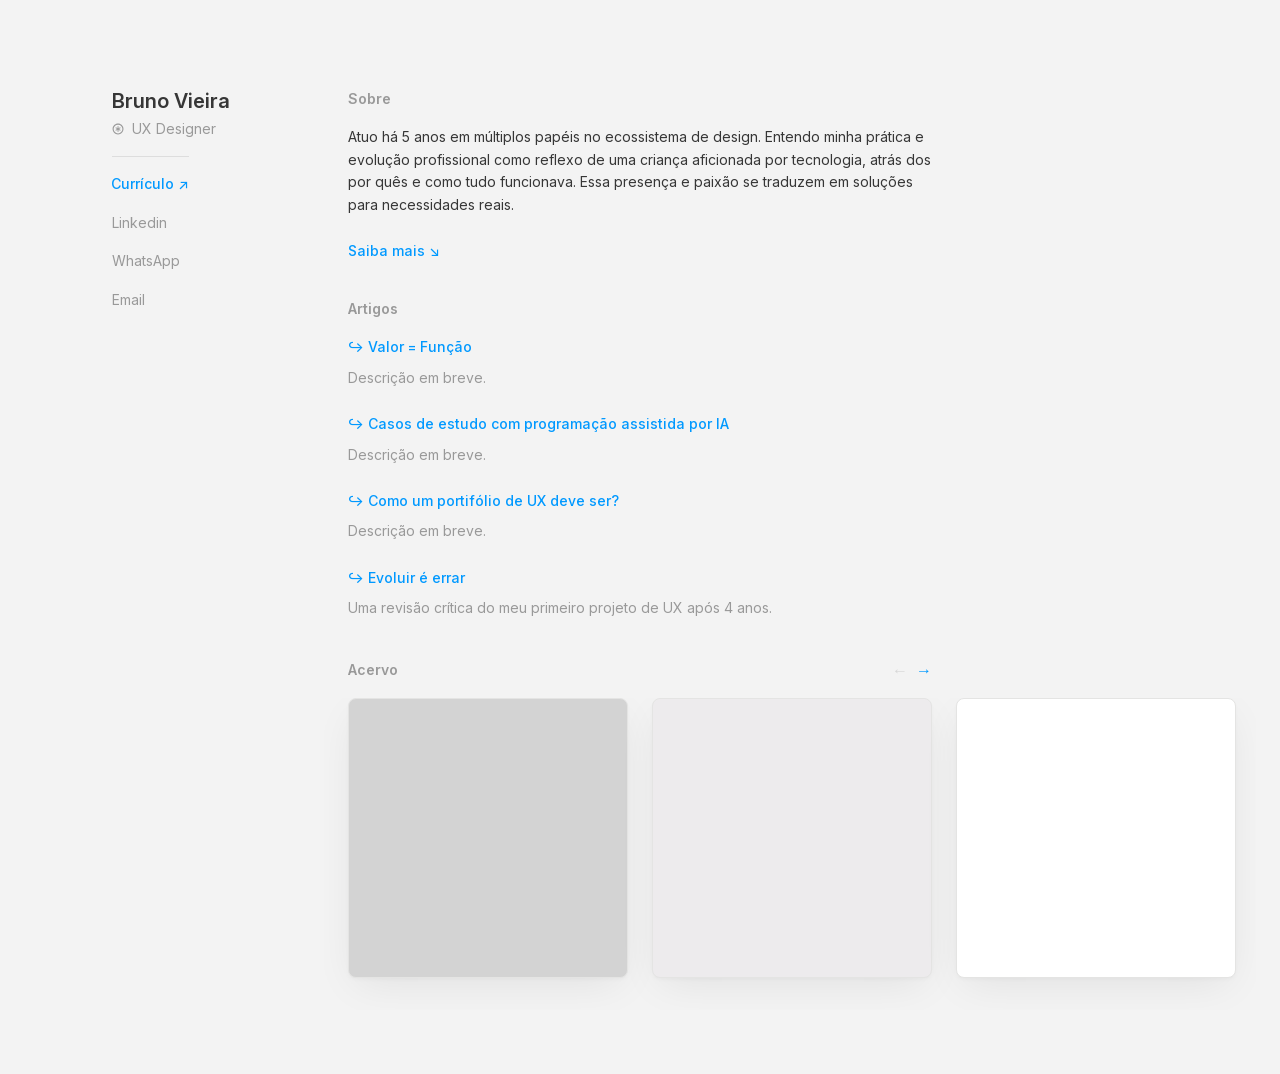
==== index.html @ a128f1c2 "Miniatura de preview ao pairar mouse nos artigos do index - Componente novo (.article-preview + js/a" ====
<!doctype html>
<html lang="pt-BR">
<head>
  <meta charset="UTF-8">
  <meta name="viewport" content="width=device-width, initial-scale=1.0">
  <title>Bruno Vieira — UX Designer</title>
  <link rel="icon" href="favicon.svg" type="image/svg+xml">
  <link rel="stylesheet" href="fonts/inter/inter.css">
  <link rel="stylesheet" href="css/reset.css">
  <link rel="stylesheet" href="css/tokens.css">
  <link rel="stylesheet" href="css/layout.css">
  <link rel="stylesheet" href="css/style.css">
</head>
<body>
  <aside class="aside-menu">
    <div class="aside-profile">
      <h1>Bruno Vieira</h1>
      <span class="role"><svg class="aside-brand-mark" viewBox="0 0 502 502" fill="currentColor" aria-hidden="true"><path d="M251.2 477.416C125.8 477.416 24.4919 376.108 24.4919 250.708C24.4919 125.308 125.8 24 251.2 24C376.6 24 477.908 125.308 477.908 250.708C477.908 376.108 375.364 477.416 251.2 477.416ZM251.2 432.939C351.89 432.939 433.431 351.398 433.431 250.708C433.431 150.018 351.89 68.4768 251.2 68.4768C150.509 68.4768 68.9687 150.018 68.9687 250.708C68.9687 351.398 150.509 432.939 251.2 432.939ZM228.962 364.371L232.05 283.448L164.1 326.689L141.861 288.39L212.901 250.708L141.861 213.026L164.1 174.727L232.05 217.968L228.962 137.045H273.438L270.35 217.968L338.3 174.727L360.539 213.026L289.499 250.708L360.539 288.39L338.3 326.689L270.35 283.448L273.438 364.371H228.962Z"/></svg>UX Designer</span>
    </div>
    <ul>
      <li><a class="cv-link" href="curriculum.html">Currículo ↗</a></li>
      <li><a href="https://www.linkedin.com/in/brvnovn/" target="_blank" rel="noopener">Linkedin</a></li>
      <li><a href="https://wa.me/55017981207066" target="_blank" rel="noopener">WhatsApp</a></li>
      <li><a href="mailto:uxbrunov@gmail.com">Email</a></li>
    </ul>
  </aside>

  <main class="main">
    <section>
      <span class="section-label">Sobre</span>
      <div class="bio">
        <p>Atuo há 5 anos em múltiplos papéis no ecossistema de design. Entendo minha prática e evolução profissional como reflexo de uma criança aficionada por tecnologia, atrás dos por quês e como tudo funcionava. Essa presença e paixão se traduzem em soluções para necessidades reais.</p>
        <div class="reveal reveal--text">
          <span class="reveal__toggle-wrap">
            <button type="button" class="reveal__toggle">Saiba mais ↘</button>
          </span>
          <div class="reveal__more">
            <div class="reveal__inner">
              <p>Durante minha formação, me identifiquei com matérias e projetos das áreas de interfaces e experiência e, por consequência, acumulo projetos pessoais e colaborativos que registram minha evolução. Em paralelo, completei cursos e materiais que me nortearam a respeito de ferramentas do mercado, metodologias e processos.</p>
              <p>Parte do que está materializado nesse site é fruto de um processo de exploração que venho desenvolvendo no último semestre, integrando processos e ferramentas de programação assistidos por IA (trabalho em detalhes o tópico <a href="artigo-casos-estudo-ia.html">nesse artigo</a>). Diante do cenário de transformação que nos encontramos, vejo a necessidade constante de me atualizar e trabalhar as novas possibilidades que essa tecnologia permite ao processo de design. O grande diferencial fica na criticidade e orientação do processo, considerando que nunca foi tão fácil programar e executar código.</p>
            </div>
          </div>
        </div>
      </div>
    </section>

    <section class="section-articles">
      <span class="section-label">Artigos</span>
      <!-- TODO: as descrições abaixo são provisórias, definir junto com o texto de cada artigo -->
      <div class="article-preview" aria-hidden="true">
        <iframe class="article-preview__frame" tabindex="-1"></iframe>
      </div>
      <div class="featured-link">
        <div class="featured-link__body">
          <a href="artigo-valor-funcao.html">↪ Valor = Função</a>
          <p class="subtitle">Descrição em breve.</p>
        </div>
      </div>
      <div class="featured-link">
        <div class="featured-link__body">
          <a href="artigo-casos-estudo-ia.html">↪ Casos de estudo com programação assistida por IA</a>
          <p class="subtitle">Descrição em breve.</p>
        </div>
      </div>
      <div class="featured-link">
        <div class="featured-link__body">
          <a href="artigo-portfolio-ux.html">↪ Como um portifólio de UX deve ser?</a>
          <p class="subtitle">Descrição em breve.</p>
        </div>
      </div>
      <div class="featured-link">
        <div class="featured-link__body">
          <a href="artigo-evoluir-e-errar.html">↪ Evoluir é errar</a>
          <p class="subtitle">Uma revisão crítica do meu primeiro projeto de UX após 4 anos.</p>
        </div>
      </div>
    </section>

    <section>
      <div class="section-header">
        <span class="section-label">Acervo</span>
        <div class="carousel-nav">
          <button type="button" class="carousel-nav__btn" data-carousel-target="acervo-carousel" data-direction="-1" aria-label="Projetos anteriores">←</button>
          <button type="button" class="carousel-nav__btn" data-carousel-target="acervo-carousel" data-direction="1" aria-label="Próximos projetos">→</button>
        </div>
      </div>
      <div class="gallery-grid" id="acervo-carousel">
        <div class="card" data-project="3">
          <button type="button" class="card-trigger" aria-label="Abrir Flor do Caribe Cancún - Landing Page">
            <video class="card-cover" src="img/acervo/projeto-3.mp4" autoplay muted loop playsinline></video>
          </button>
          <div class="card-content" hidden>
            <div class="card-content__media">
              <video class="card-content__player" src="videos/fdc_lp.mp4" preload="none" controls muted playsinline></video>
            </div>
            <div class="card-content__info">
              <div class="card-content__header">
                <div class="card-content__heading">
                  <h3 class="card-content__title">Flor do Caribe Cancún - Landing Page</h3>
                  <span class="card-content__year">2026</span>
                </div>
                <button type="button" class="card-content__close" aria-label="Fechar">✕</button>
              </div>
              <p class="card-content__description">Landing page estratégica desenvolvida para a proliferação de leads de uma empresa de turismo e assessoria brasileira. O site teve como proposta servir como um agregador das principais informações e serviços da marca e direcionar o possível cliente ao atendimento de forma mais assertiva.</p>
              <a class="card-content__link" href="https://flordocaribecancun.com.br" target="_blank" rel="noopener">Visite agora ↗</a>
            </div>
          </div>
        </div>
        <div class="card" data-project="1">
          <button type="button" class="card-trigger" aria-label="Abrir LogIA - Ensino Personalizado">
            <video class="card-cover" src="img/acervo/projeto-1.mp4" autoplay muted loop playsinline></video>
          </button>
          <div class="card-content" hidden>
            <div class="card-content__media">
              <video class="card-content__player" src="videos/logia.mp4" preload="none" controls muted playsinline></video>
            </div>
            <div class="card-content__info">
              <div class="card-content__header">
                <div class="card-content__heading">
                  <h3 class="card-content__title">LogIA - Ensino Personalizado</h3>
                  <span class="card-content__year">2023</span>
                </div>
                <button type="button" class="card-content__close" aria-label="Fechar">✕</button>
              </div>
              <p class="card-content__description">Proposta de experiência e interface para uma aplicação de ensino personalizado de matemática auxiliada por inteligência artificial.</p>
              <p class="card-content__description">Datada de um momento pré modelos LLMs, o projeto tinha como intenção especular funções para a customização e assistência a diferentes formas de aprendizado, por meio de uma interface educacional que se moldava às necessidades do aluno (abordagens visuais, descritivas ou gamificadas de ensino).</p>
              <p class="card-content__description">Projeto de Conclusão de Curso do Bacharel em Design Gráfico (UFG).</p>
              <a class="card-content__link" href="https://repositorio.bc.ufg.br/items/5d11560e-2910-4a99-898c-4fdaaf554609" target="_blank" rel="noopener">Saiba mais ↗</a>
            </div>
          </div>
        </div>
        <div class="card" data-project="2">
          <button type="button" class="card-trigger" aria-label="Abrir Função Pix - Caixa">
            <video class="card-cover" src="img/acervo/projeto-2.mp4" autoplay muted loop playsinline></video>
          </button>
          <div class="card-content" hidden>
            <div class="card-content__media">
              <video class="card-content__player" src="videos/pix_caixa.mp4" preload="none" controls muted playsinline></video>
            </div>
            <div class="card-content__info">
              <div class="card-content__header">
                <div class="card-content__heading">
                  <h3 class="card-content__title">Função Pix - Caixa</h3>
                  <span class="card-content__year">2021</span>
                </div>
                <button type="button" class="card-content__close" aria-label="Fechar">✕</button>
              </div>
              <p class="card-content__description">Case desenvolvido em 2021 com a finalidade de repensar o fluxo de interação da função PIX, até então novidade como opção para pagamentos no Brasil. O foco da proposta era tornar o processo mais claro e intuitivo ao usuário da CAIXA Econômica Federal, principalmente mais velhos.</p>
              <p class="card-content__description">Projeto para a matéria de Experiência do Usuário do curso de D. Gráfico (UFG).</p>
              <a class="card-content__link" href="artigo-evoluir-e-errar.html">Leia minha revisão do projeto ↗</a>
            </div>
          </div>
        </div>
      </div>
    </section>
  </main>

  <script src="js/acervo.js" defer></script>
  <script src="js/copiar-email.js" defer></script>
  <script src="js/reveal.js" defer></script>
  <script src="js/article-preview.js" defer></script>
</body>
</html>
---- fonts/inter/inter.css ----
/*
Inter — build oficial (rsms.me/inter), nao a versao empacotada pelo Google Fonts.
Apenas o variable font e usado (cobre pesos 100-900 num unico arquivo).
*/
@font-face {
  font-family: InterVariable;
  font-style: normal;
  font-weight: 100 900;
  font-display: swap;
  src: url("InterVariable.woff2") format("woff2");
}
@font-face {
  font-family: InterVariable;
  font-style: italic;
  font-weight: 100 900;
  font-display: swap;
  src: url("InterVariable-Italic.woff2") format("woff2");
}
---- css/tokens.css ----
/*
Valores extraidos por amostragem de pixel dos exports @2x em refs/
(scripts/extract_tokens.py), nao estimados visualmente. Convertidos para @1x
(export / 2, ja que os frames do Figma sao de 1280px de largura).

Confirmado nos 3 exports (home/article/curriculum): a coluna .main comeca
em x=348px e termina em x=931.5px em TODAS as telas, sem variar — ou seja,
o "main sempre centralizado, largura fixa" do instrucoes_portifolio.md e
literal, nao aproximado.
*/
:root {
  /* cores (RGB exatos amostrados; sao provavelmente preto em varias opacidades
     sobre o fundo, mas fixamos como hex resultante) */
  /* branch teste-fundo-linha-sombra: fundo cinza amostrado da referencia
     (#f3f3f3), no lugar do quase-branco #fdfdfc. Com o fundo cinza o card
     precisa de uma cor propria de superficie para se destacar dele — dai
     --color-surface. */
  --color-bg: #f3f3f3;
  --color-surface: #ffffff;   /* superficie elevada: card do Acervo */
  --color-ink: #363636;       /* texto principal */
  --color-ink-muted: #999999;  /* texto secundario / meta */
  --color-border: #d9d9d9;    /* contorno de placeholders (galeria, imagem do artigo) */
  --color-border-soft: #e4e4e3; /* divisores mais sutis */
  --color-divider: #dddddd;   /* linha divisoria da referencia, amostrada */
  --color-link: #0099ff;
  --color-highlight: rgba(0, 153, 255, 0.5); /* --color-link a 50% — destaque sobre print, componente .analise */

  /* Sombra do card, derivada por amostragem do exemplo (scan de pixel ao
     redor do mockup): a queda de luminancia vai de ~22 niveis colada na
     base a 0 ~58px abaixo dela, e de ~15 niveis nas laterais — ou seja,
     sombra deslocada para baixo, difusa e de opacidade baixa. Dois passos:
     um curto que assenta a borda e um longo que faz o halo.
     O spread negativo existe para a sombra nao subir acima do card: uma
     sombra de blur B sobe B/2 alem da borda, entao o topo dela fica em
     (deslocamento - B/2 + spread) — os valores abaixo zeram essa conta. */
  --shadow-card: 0 2px 4px -1px rgba(0, 0, 0, 0.04),
                 0 12px 40px -8px rgba(0, 0, 0, 0.08);

  /* coluna principal — medido, identico nas 3 telas */
  --main-width: 584px;       /* 583.5px medido */
  --main-top: 88px;          /* 132px medidos, reduzidos em 1/3 a pedido; segue multiplo de 4 */

  /* aside — alinhado ao mesmo --main-top; borda esquerda fica a --aside-gap
     do lado esquerdo do .main (nao do viewport) */
  --aside-gap: 236px;

  /* nao medido com precisao de pixel (elementos vazios/placeholder no mock);
     valores razoaveis, ajustar depois se necessario */
  --gallery-gutter: 24px;
  --radius: 8px;

  /* Distancia da borda do card ate o conteudo dele (padding de .card-content). */
  --card-padding: 12px;

  /* Raio dos elementos dentro do card (video e player). Valor escolhido, nao
     derivado de --radius: a conta do raio concentrico foi abandonada. */
  --radius-inner: 4px;

  --font-body: "InterVariable", system-ui, sans-serif;

  /* Escala tipografica, ancorada no corpo de 14px.
     Cinco degraus, cada um com uma funcao — nenhum tamanho solto fora daqui.
     Os degraus acima do corpo foram mantidos onde estavam: com o corpo caindo
     de 16 para 14, o contraste dos titulos sobe sozinho (20/14 = 1,43 e
     24/14 = 1,71), que e uma hierarquia mais saudavel que a anterior.
     Obs.: 14 e o unico valor fora da escala de 4 — foi a ancora pedida. */
  --text-meta: 12px;    /* rotulos de secao, datas, bullets, badge, legenda */
  --text-body: 14px;    /* corpo, links, descricoes, labels do curriculo */
  --text-strong: 16px;  /* setas do carrossel */
  --text-title: 20px;   /* h1 do nome (home e curriculo) */
  --text-display: 24px; /* h1 do artigo */
}
---- css/layout.css ----
/*
Regra de layout (refs/instrucoes_portifolio.md):
- .main fica SEMPRE centralizado na janela, largura fixa (nao reflui).
- .aside-menu fica SEMPRE a mesma distancia horizontal de .main (nao do
  viewport) — os dois se movem juntos ao redimensionar, mas quem centraliza
  e o .main sozinho, nao o par main+aside.
- .aside-menu por padrao so existe nas subpaginas (article/curriculum); a
  branch menu-lateral-home testa levar nome+cargo, contato e o botao
  Curriculo para la tambem na home, para avaliacao.

Por isso .aside-menu e posicionado com `position: absolute`, calculado a
partir do mesmo centro (50%) que centraliza o .main, em vez de flexbox (que
centralizaria o par como grupo, o que estaria errado).
*/

body {
  position: relative;
  background: var(--color-bg);
  font-family: var(--font-body);
  color: var(--color-ink);
}

.main {
  width: var(--main-width);
  margin-inline: auto;
  padding-top: var(--main-top);
  padding-bottom: 96px;
}

/* O espaco entre secoes pertence a secao, nao a margem do ultimo filho dela
   — assim ele nao muda conforme o conteudo que fecha cada bloco. */
.main > section {
  margin-bottom: 40px;
}

.main > section:last-child {
  margin-bottom: 0;
}

.aside-menu {
  position: absolute;
  top: var(--main-top);
  left: calc(50% - (var(--main-width) / 2) - var(--aside-gap));
}

.aside-menu ul {
  display: flex;
  flex-direction: column;
  gap: 16px;
}

.aside-menu a {
  color: var(--color-ink-muted);
  white-space: nowrap;
}

.aside-menu a:hover {
  color: var(--color-ink);
}
---- css/style.css ----
/* Tipografia base */
body {
  font-size: var(--text-body);
  line-height: 1.6;
}

/* Perfil (nome + cargo) e lista de links (Inicio/Curriculo/contato) dentro
   do menu lateral, em todas as paginas. */
.aside-menu {
  display: flex;
  flex-direction: column;
  /* metade do respiro de 32px que separava o perfil da lista; a outra metade
     e o padding-top do ul, de forma que a linha entre os dois fique no meio */
  gap: 16px;
}

/* branch teste-fundo-linha-sombra: linha da referencia separando o bloco de
   perfil (nome + cargo) da lista de links. Fica no ul, e nao no perfil, para
   nao passar do link mais largo: o align-self encolhe a lista ate o conteudo
   (sem ele o ul esticaria ate a largura do aside, que e a do nome). */
.aside-menu ul {
  align-self: flex-start;
  padding-top: 16px;
  border-top: 1px solid var(--color-divider);
}

.aside-profile h1 {
  font-size: var(--text-title);
  line-height: 1.3;
  font-weight: 600;
}

/* Marca antes do cargo — mesmo simbolo do favicon, mas inline (nao <img src
   favicon.svg>): o favicon.svg tem uma regra dark-mode que o deixa branco
   quando o navegador esta no tema escuro, o que apagaria o icone aqui dentro
   da pagina (fundo sempre claro). fill: currentColor acompanha a cor do
   texto ao lado. Base de 0.75em (dentro da altura do texto) +15% a pedido =
   0.8625em. */
.aside-brand-mark {
  height: 0.8625em;
  width: auto;
}

.aside-profile .role {
  display: flex;
  align-items: center;
  gap: 8px;
  margin-top: 4px;
  font-size: var(--text-body);
  color: var(--color-ink-muted);
  font-weight: 400;
}

/* mesmo peso dos titulos da secao Artigos: os dois sao o mesmo tipo de
   chamada para outra pagina, e pesos diferentes faziam um parecer menos
   clicavel que o outro */
.aside-menu .cv-link {
  color: var(--color-link);
  font-size: var(--text-body);
  font-weight: 500;
  /* ajuste optico, ver comentario acima de a[href="index.html"] abaixo */
  margin-left: -1px;
}

/* .aside-menu a:hover escurece para --color-ink (layout.css) — o cv-link
   fica azul mesmo, ja que ele nao e um item de navegacao do menu. */
.aside-menu .cv-link:hover {
  color: var(--color-link);
}

/* Ajuste optico: o traco curvo de "↩" e o "C" (Curriculo, acima) tem menos
   tinta colada na margem esquerda que as hastes retas de L/W/E, entao os
   dois pareciam levemente deslocados para a direita apesar de comecarem no
   mesmo x — mesmo efeito de por que um "O" parece desalinhado ao lado de
   um "H". Correcao manual, nao ha regra que resolva isso sozinha. */
.aside-menu a[href="index.html"] {
  margin-left: -2px;
  /* Inicio com o mesmo peso do link Curriculo (.cv-link): os dois sao a
     mesma chamada de navegacao entre paginas. */
  color: var(--color-link);
  font-weight: 500;
}

.aside-menu a[href="index.html"]:hover {
  color: var(--color-link);
}

/* Texto do link de e-mail (ver js/copiar-email.js): o span anima
   opacidade+blur no crossfade entre "Email" e "Copiado.", igual ao gesto
   usado nos cards do acervo. is-copied fica depois de :hover para vencer o
   empate de especificidade e o azul nao ser ofuscado no hover. */
.aside-email__label {
  display: inline-block;
  transition: opacity 0.18s ease, filter 0.18s ease;
}

.aside-email__label--veiled {
  opacity: 0;
  filter: blur(4px);
}

.aside-menu a.is-copied {
  color: var(--color-link);
}

/* Bio / paragrafos corridos */
/* o espaco depois da bio agora vem da secao, nao dela */
.bio {
  display: flex;
  flex-direction: column;
  gap: 24px;
  margin-bottom: 0;
}

.bio p {
  color: var(--color-ink);
}

/* Link em destaque (home) — miniatura 4:3 a esquerda + texto */
.featured-link {
  display: flex;
  align-items: flex-start;
  gap: 16px;
}

.featured-link + .featured-link {
  margin-top: 24px;
}

.featured-link__body {
  flex: 1;
  min-width: 0;
}

/* Miniatura de preview ao pairar o mouse num artigo (tarefa 30): mesmo
   tamanho/borda/sombra do card do Acervo, mostrando o topo real da pagina
   do artigo dentro de um iframe. A secao Artigos precisa de position:relative
   para a miniatura (position:absolute) se posicionar em relacao a ela, nao
   a janela inteira. */
.section-articles {
  position: relative;
}

.article-preview {
  position: absolute;
  left: 0;
  width: 280px;
  height: 280px;
  overflow: hidden;
  border: 1px solid var(--color-border-soft);
  border-radius: var(--radius);
  box-shadow: var(--shadow-card);
  background: var(--color-bg);
  pointer-events: none;
  z-index: 1;
  opacity: 0;
  filter: blur(12px);
  transform: translateY(8px);
  transition: opacity 0.35s ease, filter 0.35s ease, transform 0.35s ease;
}

.article-preview.is-visible {
  opacity: 1;
  filter: none;
  transform: none;
}

/* iframe com viewport fixo (independente da largura real da janela de quem
   visita) — ver js/article-preview.js para o motivo do tamanho fixo e do
   CSS injetado que remove o menu lateral e trava a largura do .main. Escala
   UNIFORME (0,4 = 280/700) nos dois eixos, para o conteudo nunca esticar —
   a largura do iframe (490px = 700 x 0,7, os 30% de contracao pedidos) e
   quem recorta o respiro, nao a escala: o iframe captura uma fatia mais
   estreita da pagina (menos largura de conteudo real), a mesma escala Y
   preenche a altura inteira (sem margem no topo/base) e sobra 42px de
   margem de cada lado horizontal (280 - 490*0,4 = 196; (280-196)/2 = 42) —
   a caixa do card continua 280x280. */
.article-preview__frame {
  position: absolute;
  top: 0;
  left: 42px;
  width: 490px;
  height: 700px;
  border: 0;
  transform: scale(0.4);
  transform-origin: top left;
}

@media (prefers-reduced-motion: reduce) {
  .article-preview {
    transition: none;
  }
}

.featured-link a {
  display: block;
  color: var(--color-link);
  font-size: var(--text-body);
  font-weight: 500;
}

.featured-link .subtitle {
  margin-top: 8px;
  color: var(--color-ink-muted);
  font-size: var(--text-body);
}

/* Rotulo de secao (Galeria, Formacao, Cursos, Experiencia Profissional) —
   mesmo estilo adotado para os titulos de projeto dos cards do Acervo. */
.section-label {
  display: block;
  color: var(--color-ink-muted);
  font-size: var(--text-body);
  font-weight: 600;
  margin-bottom: 16px;
}

.section-header {
  display: flex;
  align-items: center;
  justify-content: space-between;
  margin-bottom: 16px;
}

.section-header .section-label {
  margin-bottom: 0;
}

.carousel-nav {
  display: flex;
  gap: 8px;
}

/* As setas seguem as da secao Artigos: mesmo peso 500 e mesmo azul de link.
   Aqui o azul carrega informacao — a seta so e azul quando ha rolagem
   disponivel naquele sentido (o `disabled` e ligado e desligado conforme a
   posicao do trilho, em acervo.js). Sem acao, ela volta ao cinza. */
.carousel-nav__btn {
  padding: 0;
  border: 0;
  background: none;
  color: var(--color-link);
  font-size: var(--text-strong);
  font-weight: 500;
  line-height: 1;
  cursor: pointer;
}

.carousel-nav__btn:disabled {
  color: var(--color-ink-muted);
  opacity: 0.3;
  cursor: default;
}

/* Galeria (home) — carrossel: uma unica linha, sem quebra, com scroll
   horizontal. O proprio "trilho" (viewport visivel) nao fica mais preso aos
   584px de .main — a borda esquerda continua onde .main comeca, mas a
   direita estica até quase a borda da janela (mesma logica de breakout
   usada antes para o card expandido: metade de main-width + metade da
   janela, com uma folga de seguranca). */
:root {
  /* Folga interna do trilho: o overflow do carrossel recorta tudo que passa
     das bordas, e a sombra dos cards passa. O padding abre espaco para ela e
     a margem negativa de mesmo valor devolve o trilho a posicao original, de
     forma que o alinhamento do primeiro card com .main nao muda. Nao ha folga
     em cima porque --shadow-card nao sobe acima do card. */
  --carousel-bleed-x: 24px;
  --carousel-bleed-bottom: 32px;

  /* A vitrine visivel encolhe --carousel-bleed-x para a folga da direita caber
     dentro da janela: sem isso o trilho terminaria depois da borda e a pagina
     ganharia rolagem horizontal. */
  --carousel-track: min(
    1200px,
    calc((var(--main-width) / 2) + 50vw - 24px - var(--carousel-bleed-x))
  );
}

.gallery-grid {
  display: flex;
  flex-wrap: nowrap;
  align-items: flex-start;
  gap: var(--gallery-gutter);
  overflow-x: auto;
  scroll-behavior: smooth;
  scroll-snap-type: x proximity;
  scrollbar-width: none;
  width: calc(var(--carousel-track) + var(--carousel-bleed-x) * 2);
  padding: 0 var(--carousel-bleed-x) var(--carousel-bleed-bottom);
  margin: 0 calc(-1 * var(--carousel-bleed-x))
          calc(-1 * var(--carousel-bleed-bottom));
  /* sem isso o snap gruda o card na borda do trilho, que agora fica
     --carousel-bleed-x a esquerda de onde o card deve parar */
  scroll-padding-left: var(--carousel-bleed-x);
}

.gallery-grid::-webkit-scrollbar {
  display: none;
}

/* Com um card expandido o snap atrapalha: as larguras ficam desiguais e, a
   cada mudanca de layout, o navegador puxa a rolagem de volta para o card
   vizinho, desfazendo o alinhamento a esquerda. Religar depois e seguro: o
   card alinhado ao inicio do trilho ja e exatamente um ponto de snap. */
.gallery-grid--has-expanded {
  scroll-snap-type: none;
}

.card {
  position: relative;
  flex: 0 0 280px;
  scroll-snap-align: start;
  background: var(--color-surface);
  /* mesma borda das midias do artigo (.article-figure__frame, .analise__viewer) */
  border: 1px solid var(--color-border-soft);
  border-radius: var(--radius);
  /* branch teste-fundo-linha-sombra: sombra sutil da referencia. Fica fora do
     overflow: hidden (que so recorta o conteudo), entao a capa continua
     cortada no raio e o halo aparece por fora da borda. */
  box-shadow: var(--shadow-card);
  overflow: hidden;
  /* a largura/altura reais da transicao sao setadas via JS (px explicitos)
     durante a animacao; isso so precisa existir para o transition pegar.
     Duracao/curva espelhadas em TRANSITION_MS no acervo.js — mudar juntas. */
  transition: flex-basis 0.45s cubic-bezier(0.22, 1, 0.36, 1),
              height 0.45s cubic-bezier(0.22, 1, 0.36, 1),
              transform 0.12s ease;
}

.card:not(.card--expanded) {
  aspect-ratio: 1 / 1;
}

.card--expanded {
  /* Com o texto embaixo do video, a largura do card e a largura do video.
     Ancorada em --main-width para o card alinhar com a coluna da pagina: os
     584px descontados do respiro deixam o video em 558px, praticamente o
     mesmo tamanho que ele tinha no layout lado a lado (562,9px).
     Limitado a --carousel-track (a "vitrine" visivel do carrossel) para o
     card nunca passar da tela em janelas estreitas. Nao usar 100%:
     porcentagem em flex-basis cai para o tamanho de conteudo (280px da
     capa) dentro deste container. */
  flex: 0 0 min(var(--main-width), var(--carousel-track));
}

/* Projetos 1 (LogIA) e 3 (Flor do Caribe): arte mais larga que alta
   (1280x720). Em vez de recortar as laterais (object-fit: cover), mostramos
   a largura inteira e preenchemos as sobras de cima/baixo com a mesma cor de
   fundo da arte. */
.card[data-project="1"] {
  background: #edebed;
}

.card[data-project="3"] {
  background: #d3d3d3;
}

.card[data-project="1"] .card-cover,
.card[data-project="3"] .card-cover {
  object-fit: contain;
}

/* ...mas expandidos (video + info) voltam a ser brancos, como os outros cards */
.card[data-project="1"].card--expanded,
.card[data-project="3"].card--expanded {
  background: var(--color-surface);
}

.card-trigger {
  display: block;
  width: 100%;
  height: 100%;
  padding: 0;
  border: 0;
  background: none;
  cursor: pointer;
}

.card-trigger[hidden] {
  display: none;
}

/* Cross-fade entre as duas camadas do card (a capa e o conteudo expandido).
   --overlay tira do fluxo a camada que esta saindo, para ela nao entrar na
   medicao do tamanho final do card e poder sumir por cima da que entra.
   --veiled e o estado invisivel de onde (ou para onde) as duas transicionam. */
.card-trigger,
.card-content {
  transition: opacity 0.35s ease, filter 0.35s ease, transform 0.35s ease;
}

/* sem `inset: 0` de proposito: a camada que sai tem largura/altura congeladas
   em px pelo JS, senao ela seria redimensionada junto com o card a cada frame
   e redimensionar o video a cada frame faria o colapso engasgar */
.card-layer--overlay {
  position: absolute;
  top: 0;
  left: 0;
  z-index: 1;
  pointer-events: none;
}

.card-layer--veiled {
  opacity: 0;
  filter: blur(12px);
  transform: translateY(8px);
}

/* Retorno ao clique: o elemento encolhe 3% enquanto pressionado.
   Nos links e botoes isso vem de :active — assim o feedback aparece sem
   interceptar a navegacao (ctrl+clique, botao do meio e "abrir em nova aba"
   continuam funcionando). No card, que abre por JS e nao navega, a classe
   .card--pressed garante que o encolhimento seja visto ANTES da expansao;
   ver PRESS_MS no acervo.js. */
.featured-link,
.aside-menu a,
.carousel-nav__btn {
  transition: transform 0.12s ease;
}

/* transform nao se aplica a caixa inline */
.aside-menu a {
  display: inline-block;
}

.card--pressed,
.aside-menu a:active,
.carousel-nav__btn:active {
  transform: scale(0.97);
}

/* O bloco de artigo ocupa a largura inteira da coluna (584px), quase o dobro
   do card. A 3% cada borda dele andaria 8,8px contra os 4,2px do card — mesmo
   tempo, muito mais caminho, e o movimento le como arrastado. 1,5% devolve
   um deslocamento de ~4,4px, parelho com o resto. */
.featured-link:active {
  transform: scale(0.985);
}

@media (prefers-reduced-motion: reduce) {
  .card,
  .card-trigger,
  .card-content,
  .gallery-grid,
  .featured-link,
  .aside-menu a,
  .carousel-nav__btn {
    transition: none;
    scroll-behavior: auto;
  }

  .card--pressed,
  .featured-link:active,
  .aside-menu a:active,
  .carousel-nav__btn:active {
    transform: none;
  }
}

.card-cover {
  width: 100%;
  height: 100%;
  object-fit: cover;
  display: block;
}

/* Conteudo expandido do card, no fluxo da pagina: video em cima, texto
   embaixo, em qualquer largura de tela.
   flex-start (e nao o stretch padrao) e obrigatorio na direcao cruzada; os
   dois filhos pedem width: 100% justamente por causa dele. */
.card-content {
  display: flex;
  flex-direction: column;
  align-items: flex-start;
  /* o gap separa video e texto entre si; nao entra na conta do raio
     concentrico, por isso nao acompanha o --card-padding */
  gap: 16px;
  padding: var(--card-padding);
}

.card-content[hidden] {
  display: none;
}

/* O raio precisa estar aqui tambem, e nao so no player: esta caixa e que
   pinta o fundo atras do video, e sem o overflow ela apareceria por baixo
   dos cantos do video.
   O fundo acompanha o do card em vez de ser preto: nos cantos a suavizacao
   mistura o fundo com a borda do video, e um preto ali virava um fio escuro
   visivel. */
.card-content__media {
  flex: none;
  width: 100%;
  aspect-ratio: 16 / 9;
  background: var(--color-surface);
  border-radius: var(--radius-inner);
  overflow: hidden;
}

.card-content__player {
  width: 100%;
  height: 100%;
  border: 0;
  border-radius: var(--radius-inner);
  display: block;
}

.card-content__info {
  flex: none;
  width: 100%;
  display: flex;
  flex-direction: column;
  gap: 12px;
}

/* baseline (e nao center) para o X continuar alinhado a primeira linha do
   titulo quando ele quebra em duas linhas */
.card-content__header {
  display: flex;
  align-items: baseline;
  justify-content: space-between;
  gap: 12px;
}

/* Titulo + badge do ano agrupados, para o X permanecer sozinho no canto. */
.card-content__heading {
  display: flex;
  align-items: center;
  flex-wrap: wrap;
  gap: 8px;
}

/* mesmo corpo dos titulos da secao Artigos (--text-body): os dois sao o
   titulo de um item listado na home, e o card estava um degrau acima */
.card-content__title {
  font-size: var(--text-body);
  font-weight: 600;
}

/* Badge do ano, ao lado do titulo. O raio acompanha o do card. */
.card-content__year {
  padding: 4px 8px;
  border: 1px solid var(--color-border);
  border-radius: var(--radius);
  color: var(--color-ink-muted);
  font-size: var(--text-meta);
  line-height: 1;
}

.card-content__description {
  font-size: var(--text-body);
  color: var(--color-ink-muted);
}

/* Link externo do projeto, ao fim dos textos */
.card-content__link {
  align-self: flex-start;
  color: var(--color-link);
  font-size: var(--text-body);
  font-weight: 500;
}

.card-content__close {
  padding: 0;
  border: 0;
  background: none;
  color: var(--color-ink-muted);
  font-size: var(--text-strong);
  line-height: 1;
  cursor: pointer;
}

/* =====================================================================
   Artigo
   O texto dos artigos e escrito em .md e transposto para ca, entao este
   conjunto cobre exatamente o que o Markdown produz: titulo, subtitulo,
   secao (h2), subsecao (h3), paragrafo, lista com e sem numero, imagem
   com legenda e citacao. O mapeamento md -> HTML esta em
   artigos/MODELO_ARTIGO.md; nada fora dessa lista deve aparecer nos
   artigos, para o texto novo nunca precisar de CSS novo.
   Nenhum tamanho novo foi criado: h2 usa --text-strong e h3 usa o corpo
   com peso 600 — os dois degraus que ja existiam para titulo de card e
   rotulo de secao.
   ===================================================================== */
.article-header {
  margin-bottom: 32px;
}

.article-header h1 {
  font-size: var(--text-display);
  line-height: 1.3;
  font-weight: 600;
}

.article-header .subtitle {
  display: block;
  margin-top: 8px;
  font-size: var(--text-body);
  color: var(--color-ink-muted);
}

/* Coluna flex: o espaco entre blocos vem do gap, nao de margens dos
   filhos — assim nenhum bloco precisa saber o que vem antes dele. Os
   titulos ganham margin-top, que em flex SOMA ao gap (nao colapsa como
   margem normal), para abrirem a secao com mais respiro do que a fecham:
   40px acima e 24px abaixo no h2, 32/24 no h3. */
.article-body {
  display: flex;
  flex-direction: column;
  gap: 24px;
}

.article-body h2 {
  margin-top: 16px;
  font-size: var(--text-strong);
  line-height: 1.4;
  font-weight: 600;
}

.article-body h3 {
  margin-top: 8px;
  font-size: var(--text-body);
  line-height: 1.4;
  font-weight: 600;
}

/* um titulo abrindo o corpo nao tem o que empurrar */
.article-body > :first-child {
  margin-top: 0;
}

/* links dentro do texto corrido: sublinhados, como os do bloco de contato
   da home — no meio do paragrafo a cor sozinha nao basta para distinguir */
.article-body a {
  color: var(--color-link);
  text-decoration: underline;
}

/* Listas. O recuo de 24px alinha o texto do item, e nao o marcador, com a
   margem da coluna. `ol` precisa do reset aqui porque o reset.css so zera
   `ul`. */
.article-list {
  display: flex;
  flex-direction: column;
  gap: 8px;
  margin: 0;
  padding: 0;
  list-style: none;
}

.article-list li {
  position: relative;
  padding-left: 24px;
}

ul.article-list li::before {
  content: "";
  position: absolute;
  left: 8px;
  top: 8px;
  width: 4px;
  height: 4px;
  border-radius: 50%;
  background: var(--color-ink-muted);
}

ol.article-list {
  counter-reset: article-item;
}

ol.article-list li::before {
  counter-increment: article-item;
  content: counter(article-item) ".";
  position: absolute;
  left: 0;
  top: 0;
  color: var(--color-ink-muted);
  font-variant-numeric: tabular-nums;
}

/* Imagem com legenda. O frame existe mesmo sem imagem: enquanto a arte nao
   chega, ele reserva o espaco no fluxo (e a diagramacao ja pode ser
   avaliada). Quando a imagem chegar, basta coloca-la dentro — o
   .article-figure__placeholder sai e nada mais muda. */
.article-figure {
  display: flex;
  flex-direction: column;
  gap: 12px;
  margin: 0;
}

.article-figure__frame {
  display: grid;
  place-items: center;
  width: 100%;
  aspect-ratio: 4 / 3;
  border: 1px solid var(--color-border-soft);
  border-radius: var(--radius);
  overflow: hidden;
  background: var(--color-bg);
}

.article-figure__frame--wide {
  aspect-ratio: 16 / 9;
}

.article-figure__frame--square {
  aspect-ratio: 1 / 1;
}

/* mesma sombra dos cards do index (--shadow-card): usada so nas midias em
   destaque do artigo (video do prototipo), nao nos placeholders comuns. */
.article-figure__frame--shadow {
  box-shadow: var(--shadow-card);
}

.article-figure__frame img,
.article-figure__frame video {
  width: 100%;
  height: 100%;
  object-fit: cover;
  display: block;
}

.article-figure__placeholder {
  color: var(--color-ink-muted);
  font-size: var(--text-meta);
}

.article-caption {
  text-align: center;
  font-size: var(--text-meta);
  color: var(--color-ink-muted);
  /* equilibra o comprimento das linhas quando a legenda quebra (bloco de
     video+diagrama, ~280px): sem isso a quebra deixa uma linha longa e uma
     curta, em vez de um bloco proporcional. */
  text-wrap: balance;
}

/* Citacao / destaque. O fio de 1px e o mesmo dos outros contornos da
   pagina; o recuo de 16px afasta o texto sem o deslocar da leitura. */
.article-quote {
  margin: 0;
  padding-left: 16px;
  border-left: 1px solid var(--color-border);
  color: var(--color-ink-muted);
}

/* Rodape de artigos relacionados (fim de toda pagina de artigo): 2 colunas,
   mesma aparencia dos links da secao Artigos do index (.featured-link a +
   .subtitle) — seta + titulo + descricao, sem miniatura. */
.article-footer {
  display: grid;
  grid-template-columns: 1fr 1fr;
  gap: 24px;
  margin-top: 16px;
  padding-top: 32px;
  border-top: 1px solid var(--color-divider);
}

.article-footer__item a {
  display: block;
  color: var(--color-link);
  font-size: var(--text-body);
  font-weight: 500;
  /* mesmo titulo de artigo do index (.featured-link a): sem sublinhado —
     o sublinhado de .article-body a e so para links no meio do texto corrido */
  text-decoration: none;
}

.article-footer__item .subtitle {
  margin-top: 8px;
  color: var(--color-ink-muted);
  font-size: var(--text-body);
}

@media (max-width: 640px) {
  .article-footer {
    grid-template-columns: 1fr;
  }
}

/* Bloco estatico com duas midias lado a lado, cada uma com sua legenda
   (video do prototipo + diagrama da metodologia, artigo "Evoluir e errar").
   Mesmo recorte das fotos do .analise (aspect-ratio 635/720, object-fit
   cover — cada midia corta o conteudo centralizado em vez de distorcer),
   mas dividindo os 584px da coluna em vez do tamanho fixo de 306px: as duas
   juntas nao podem passar da largura do corpo, entao cada .article-figure
   fica com flex:1 (280px cada, descontado o gap de 24px). */
.article-split {
  display: flex;
  gap: 24px;
  width: 100%;
}

.article-split > .article-figure {
  flex: 1 1 0;
  min-width: 0;
}

.article-split__media {
  aspect-ratio: 635 / 720;
  border: 1px solid var(--color-border-soft);
  border-radius: var(--radius);
  overflow: hidden;
  background: var(--color-bg);
  box-shadow: var(--shadow-card);
}

.article-split__media img,
.article-split__media video {
  width: 100%;
  height: 100%;
  object-fit: cover;
  display: block;
}

/* video ampliado 20% dentro da propria caixa — o overflow:hidden do
   .article-split__media corta o excesso, centralizado (transform-origin
   padrao). Só o video, a imagem do diagrama fica no recorte normal. */
.article-split__media video {
  transform: scale(1.2);
}

@media (max-width: 640px) {
  .article-split {
    flex-direction: column;
  }

  .article-split > .article-figure {
    flex-basis: auto;
  }

  .article-split__media {
    max-width: 306px;
  }
}

/* =====================================================================
   Componente da secao Analise (artigo "Evoluir e errar")
   Unico elemento fora do vocabulario do MODELO_ARTIGO.md: uma imagem que
   troca conforme o topico lido ao lado, com um retangulo de destaque sobre
   a regiao do print que o paragrafo critica. O corpo vaza a coluna do
   artigo (584px) desde o primeiro paint — foto em 306px (85% do tamanho
   original, o teto de reducao pedido) e coluna de texto em 406px (508px
   menos 20%). width:max-content escapa do stretch de largura fixa herdado
   do .article-body (flex column), que e o que faz o corpo vazar para a
   direita.
   Todas as transicoes reusam o par blur+opacidade+translateY ja usado no
   crossfade dos cards (.card-layer--veiled) e no reveal (.reveal__inner);
   o clique usa a mesma reducao de 3% do .card--pressed (js/acervo.js).

   Duas linhas de grid: a dica ("Clique sobre o topico...") fica na
   primeira, fora do recorte de altura da foto, mas alinhada horizontalmente
   a coluna de texto (mesma coluna 2). Viewer e leitura ocupam a segunda
   linha, lado a lado — e e so essa linha que precisa caber na altura da
   foto (ver .analise__leitura). */
.analise {
  display: grid;
  width: max-content;
  grid-template-columns: 306px 406px;
  grid-template-rows: auto auto;
  column-gap: 24px;
  row-gap: 16px;
}

.analise__dica {
  grid-column: 2;
  grid-row: 1;
  margin: 0;
  font-size: var(--text-meta);
  color: var(--color-ink-muted);
}

.analise__viewer {
  grid-column: 1;
  grid-row: 2;
  position: relative;
  aspect-ratio: 635 / 720;
  border: 1px solid var(--color-border-soft);
  border-radius: var(--radius);
  overflow: hidden;
  background: var(--color-bg);
  box-shadow: var(--shadow-card);
}

.analise__shot {
  position: absolute;
  inset: 0;
  margin: 0;
  opacity: 0;
  filter: blur(12px);
  transition: opacity 0.35s ease, filter 0.35s ease;
}

.analise__shot.is-active {
  opacity: 1;
  filter: none;
  z-index: 1;
}

.analise__shot img {
  width: 100%;
  height: 100%;
  object-fit: cover;
  display: block;
}

.analise__highlight {
  position: absolute;
  left: var(--x);
  top: var(--y);
  width: var(--w);
  height: var(--h);
  border-radius: var(--radius-inner);
  background: var(--color-highlight);
  opacity: 0;
  transition: opacity 0.35s ease;
}

.analise__highlight.is-visible {
  opacity: 1;
}

/* altura travada na altura da foto (306px de largura, aspect-ratio 635/720
   => ~347px) — o "elemento de paragrafos" (historico + ativo + fila) tem
   que caber exatamente ate o fim da imagem, nao mais que isso. historico e
   o paragrafo ativo pegam a altura que precisam; a fila (flex:1) absorve
   o que sobra e e ela quem teve o overflow+degrade — ver .analise__fila. */
.analise__leitura {
  grid-column: 2;
  grid-row: 2;
  height: 347px;
  display: flex;
  flex-direction: column;
  min-width: 0;
  overflow: hidden;
}

.analise__historico,
.analise__topicos,
.analise__fila {
  margin: 0;
  padding: 0;
  list-style: none;
}

.analise__historico:empty {
  display: none;
}

/* traco do historico: um topico colapsado. Mesma largura do divisor de
   Ferramentas (.skill-list__divider) — curto, nao uma regua que ocupa a
   coluna inteira — mas com a mesma grossura (2px) do fio que destaca o
   paragrafo ativo, para os dois lerem como a mesma linguagem de "marcador
   de paragrafo". Pontas arredondadas (border-radius) nos dois.
   O espacamento entre tracos vira `gap` (nao margin colapsavel): um unico
   numero para ajustar, sem depender de como margins vizinhas se combinam. */
.analise__historico {
  display: flex;
  flex-direction: column;
  /* reduzido a 1/3 do espacamento anterior entre tracos (16px -> 5,33px) */
  gap: calc(16px / 3);
  /* mantem o respiro entre o ultimo traco colapsado e o paragrafo em
     destaque logo abaixo — esse valor nao mudou. */
  margin-bottom: 16px;
}

/* Magnificacao por proximidade do mouse (JS seta --proximity de 0 a 1 por
   traco, ver js/analise.js) — o traco mais perto do cursor alarga e escurece,
   os vizinhos seguem o mesmo movimento em degrade, como o dock do macOS.
   Repouso em 12px (metade do tamanho antigo); no pico da magnificacao
   (proximity 1) o traco chega aos 24px que era o comprimento de repouso
   anterior. Sem JS (ou fora do :hover), --proximity fica em 0 e o traco
   volta ao tamanho/cor padrao. */
.analise__historico button {
  appearance: none;
  position: relative;
  display: block;
  width: calc(12px + var(--proximity, 0) * 12px);
  height: 2px;
  margin: 0;
  padding: 0;
  border: 0;
  border-radius: 9999px;
  background: color-mix(in srgb, var(--color-link) calc(var(--proximity, 0) * 100%), var(--color-border));
  cursor: pointer;
  transition: width 0.1s ease, background 0.1s ease, transform 0.12s ease;
}

/* area de toque 3x maior que a linha visivel (2px -> 6px), centralizada no
   mesmo eixo vertical do traco — o traco em si nao cresce, so a regiao que
   aceita o clique/toque ao redor dele. */
.analise__historico button::before {
  content: "";
  position: absolute;
  inset: -2px 0;
}

.analise__historico button:hover,
.analise__historico button:focus-visible {
  background: var(--color-link);
}

/* Fila: todos os topicos seguintes, nao so o proximo. flex:1 faz a fila
   herdar o que sobrar de altura depois do historico e do paragrafo ativo
   dentro dos 347px fixos de .analise__leitura — a base do calculo e o fim
   da imagem, nao um numero fixo aqui. min-height:0 e o que permite um item
   flex encolher abaixo do tamanho do conteudo (senao overflow:hidden nao
   segura nada). O mask-image apaga em degrade o que nao coube, terminando
   em opacidade zero exatamente na borda de baixo (nao um corte seco). */
.analise__fila {
  flex: 1 1 auto;
  min-height: 0;
  margin-top: 16px;
  overflow: hidden;
  -webkit-mask-image: linear-gradient(to bottom, black 0%, black 40%, transparent 100%);
  mask-image: linear-gradient(to bottom, black 0%, black 40%, transparent 100%);
}

.analise__fila li + li {
  margin-top: 16px;
}

.analise__item--fila {
  color: var(--color-ink-muted);
}

.analise__item--fila button {
  appearance: none;
  display: block;
  width: 100%;
  border: 0;
  background: none;
  padding: 0;
  margin: 0;
  font: inherit;
  text-align: left;
  color: inherit;
  cursor: pointer;
  transition: color 0.15s ease, transform 0.12s ease;
}

.analise__item--fila button:hover,
.analise__item--fila button:focus-visible {
  color: var(--color-ink);
}

/* o fio azul vira um elemento proprio (pseudo) em vez de border-left: um
   border nao aceita border-radius so numa lateral sem arredondar a caixa
   inteira, e a linha precisa das pontas arredondadas, igual ao traco do
   historico. */
.analise__item--ativo p {
  position: relative;
  margin: 0;
  padding-left: 16px;
  color: var(--color-ink);
}

.analise__item--ativo p::before {
  content: "";
  position: absolute;
  left: 0;
  top: 0;
  bottom: 0;
  width: 2px;
  border-radius: 9999px;
  background: var(--color-link);
}

/* redução de 3% no clique, espelhando .card--pressed (js/acervo.js) */
.analise__historico button.is-pressed,
.analise__item--fila button.is-pressed {
  transform: scale(0.97);
}

/* troca de estado do bloco inteiro (historico + topicos + fila): sai e
   entra com blur+opacidade+deslocamento, em 0.18s — mais rapido que o
   crossfade padrao do site (0.35s), para a resposta ao clique ficar mais
   direta. O reflow acontece enquanto o bloco esta velado (classe no
   proprio .analise), entao a mudanca de altura nao pisca. */
.analise__historico,
.analise__topicos,
.analise__fila {
  opacity: 1;
  filter: none;
  transform: none;
  transition: opacity 0.18s ease, filter 0.18s ease, transform 0.18s ease;
}

.analise.is-veiled .analise__historico,
.analise.is-veiled .analise__topicos,
.analise.is-veiled .analise__fila {
  opacity: 0;
  filter: blur(12px);
  transform: translateY(8px);
}

@media (max-width: 640px) {
  .analise {
    width: 100%;
    grid-template-columns: 1fr;
  }

  /* uma coluna so: volta ao posicionamento automatico (ordem do HTML —
     dica, viewer, leitura) em vez das linhas/colunas explicitas do desktop. */
  .analise__dica,
  .analise__viewer,
  .analise__leitura {
    grid-column: 1;
    grid-row: auto;
  }

  .analise__viewer {
    max-width: 306px;
  }
}

@media (prefers-reduced-motion: reduce) {
  .analise__shot,
  .analise__highlight,
  .analise__historico button,
  .analise__item--fila button,
  .analise__historico,
  .analise__topicos,
  .analise__fila {
    transition: none;
  }
}

/* Curriculo */
.cv-section {
  margin-bottom: 40px;
}

.cv-row {
  display: flex;
  justify-content: space-between;
  gap: 16px;
}

.cv-row + .cv-row {
  margin-top: 4px;
}

.cv-row .label {
  color: var(--color-ink);
}

.cv-row .date {
  color: var(--color-ink-muted);
  white-space: nowrap;
  font-size: var(--text-meta);
}

.courses-grid {
  display: grid;
  grid-template-columns: repeat(2, 1fr);
  gap: 24px;
}

.course-item .meta {
  display: block;
  color: var(--color-ink-muted);
  font-size: var(--text-meta);
}

.course-item .name {
  display: block;
  margin-top: 4px;
  color: var(--color-ink);
}

.job-entry + .job-entry {
  margin-top: 24px;
}

/* titulo do cargo com o mesmo peso dos titulos de artigo do index
   (.featured-link a) — so a primeira linha (cargo + data), nao a da empresa */
.job-entry .cv-row:first-child .label {
  font-weight: 500;
}

.job-entry .bullets {
  margin-top: 12px;
  display: flex;
  flex-direction: column;
  gap: 8px;
}

.job-entry .bullets li {
  position: relative;
  padding-left: 16px;
  font-size: var(--text-meta);
  color: var(--color-ink-muted);
}

.job-entry .bullets li::before {
  content: "";
  position: absolute;
  left: 0;
  top: 8px;
  width: 4px;
  height: 4px;
  border-radius: 50%;
  background: var(--color-ink-muted);
}

/* Colunas de competencias (Areas de Interesse, Ferramentas, Afinidade com
   Processos) — mesma logica de grade dos Cursos, mas em 3 colunas alinhadas
   pelo topo, cada uma com seu rotulo e uma lista vertical propria. */
.skills-grid {
  display: grid;
  grid-template-columns: repeat(3, 1fr);
  gap: 24px;
  align-items: start;
}

.skill-list {
  display: flex;
  flex-direction: column;
  gap: 4px;
}

/* as caixas de texto (titulo e itens) ficam limitadas a 70% da largura da
   coluna — nomes mais longos quebram em vez de esticar ate a borda */
.skill-col .section-label,
.skill-list li {
  max-width: 70%;
}

.skill-list li {
  color: var(--color-ink);
  font-size: var(--text-body);
}

/* o "-" do documento vira um respiro entre o grupo principal e o resto.
   A regua acompanha a largura do titulo da coluna (nao a coluna inteira):
   6.1em medidos no texto "Ferramentas", ancorados ao mesmo token de fonte do
   titulo (--text-body) para escalar junto. */
.skill-list__divider {
  width: calc(var(--text-body) * 6.1);
  max-width: 100%;
  height: 1px;
  margin: 8px 0;
  background: var(--color-border);
}

/* =====================================================================
   Revelar-no-hover
   Conteudo extra recolhido que so aparece ao passar o mouse (ou focar via
   teclado) sobre o grupo. A transicao de estado espelha a dos cards do index:
   a ALTURA anima em cubic-bezier(0.22, 1, 0.36, 1) (via grid-template-rows
   0fr->1fr, que dispensa saber a altura final) e o conteudo faz o mesmo
   cross-fade das camadas do card — opacity + blur(12px) + translateY(8px).
   O indicativo (".reveal__toggle") colapsa em sincronia com a abertura, entao
   ".reveal" nunca encolhe abaixo do cursor e o hover nao pisca.
   ===================================================================== */
.reveal__toggle {
  appearance: none;
  min-height: 0;
  overflow: hidden;
  border: 0;
  background: none;
  padding: 4px 0 0;
  font: inherit;
  line-height: 1;
  text-align: left;
  /* mesma cor e peso dos titulos de artigo do index (.featured-link a) */
  color: var(--color-link);
  font-weight: 500;
  cursor: pointer;
  transition: color 0.15s ease, opacity 0.35s ease;
}

.reveal__toggle:hover,
.reveal__toggle:focus-visible {
  color: var(--color-link);
}

/* o indicativo vive numa faixa que colapsa (1fr -> 0fr) ao revelar */
.reveal__toggle-wrap {
  display: grid;
  grid-template-rows: 1fr;
  transition: grid-template-rows 0.45s cubic-bezier(0.22, 1, 0.36, 1);
}

/* O estado aberto e uma classe (.is-open) posta por js/reveal.js, nao :hover:
   o mouse abre e o item TRAVA aberto; so um clique sobre a regiao expandida
   devolve ao estado contraido. */
.reveal.is-open > .reveal__toggle-wrap {
  grid-template-rows: 0fr;
}

.reveal.is-open .reveal__toggle {
  opacity: 0;
}

/* faixa do conteudo: cresce de 0fr a 1fr com o mesmo tempo/curva do card */
.reveal__more {
  display: grid;
  grid-template-rows: 0fr;
  transition: grid-template-rows 0.45s cubic-bezier(0.22, 1, 0.36, 1);
}

.reveal.is-open > .reveal__more {
  grid-template-rows: 1fr;
}

/* o conteudo em si entra com o cross-fade das camadas do card */
.reveal__inner {
  min-height: 0;
  overflow: hidden;
  opacity: 0;
  filter: blur(12px);
  transform: translateY(8px);
  transition: opacity 0.35s ease, filter 0.35s ease, transform 0.35s ease;
}

.reveal.is-open .reveal__inner {
  opacity: 1;
  filter: none;
  transform: none;
}

/* aberto, a regiao expandida convida ao clique que a fecha */
.reveal.is-open > .reveal__more {
  cursor: pointer;
}

/* variante em pilha (coluna Ferramentas): itens revelados seguem o mesmo
   empilhamento e respiro da lista */
.reveal--stack .reveal__inner {
  display: flex;
  flex-direction: column;
  gap: 4px;
}

/* variante texto (bio): mesmo respiro entre paragrafos que .bio usa entre
   seus filhos diretos (gap: 24px) — aqui os paragrafos colapsados ficam
   dentro do reveal__inner, entao o gap tem que ser repetido aqui. */
.reveal--text .reveal__inner {
  display: flex;
  flex-direction: column;
  gap: 24px;
}

/* link do artigo citado no 3o paragrafo da bio: peso maior que o corpo do
   texto (mesmo padrao de seletor por atributo de .aside-menu a[href=...]) */
.reveal--text a[href="artigo-casos-estudo-ia.html"] {
  font-weight: 500;
}

/* variante blocos (Experiencia profissional): o toggle fica na posicao do 2o
   cargo, com o mesmo respiro que separa os job-entry */
.job-entry + .reveal--jobs {
  margin-top: 24px;
}

@media (prefers-reduced-motion: reduce) {
  .reveal__toggle-wrap,
  .reveal__more,
  .reveal__inner,
  .reveal__toggle {
    transition: none;
  }
}

/* =====================================================================
   Menu empilhado (~1245px)
   O menu e a coluna andam juntos com o centro da janela: o espaco a
   ESQUERDA do menu (borda da janela -> menu) e W/2 - 528px e varia com a
   janela; o da DIREITA (menu -> coluna) e ~95px fixos. Eles se igualam em
   W = 1528 - 2*(largura do menu ~141px) ~ 1245px. Abaixo disso o espaco
   esquerdo fica menor que o direito: o menu sai da lateral e vira um
   cabecalho acima da coluna, que segue fixa (584px) e centralizada ate o
   mobile. Nesse cabecalho o nome/cargo fica a esquerda e os links do menu
   ao lado direito, alinhados a borda direita da coluna (mesma largura,
   --main-width) — so o mobile completo (<=640px) empilha os dois.
   Bloco isolado: acima de 1245px o desktop segue identico.
   ===================================================================== */
@media (max-width: 1245px) {
  .aside-menu {
    position: static;
    /* alinha o menu a borda esquerda da coluna centralizada; quando a coluna
       vira fluida (<=640px) o max() cai para os 24px de padding do .main */
    margin-inline: max(24px, calc(50% - var(--main-width) / 2));
    width: var(--main-width);
    padding-top: 48px;
    display: flex;
    flex-direction: row;
    align-items: flex-start;
    justify-content: space-between;
    gap: 24px;
  }

  .aside-menu ul {
    flex-direction: row;
    flex-wrap: wrap;
    justify-content: flex-end;
    gap: 8px 24px;
    margin-top: 0;
    /* a linha divisoria (base) separava o nome da lista quando ela ficava
       embaixo; lado a lado ela nao faz sentido */
    padding-top: 0;
    border-top: none;
  }

  /* o cabecalho ja da o respiro do topo; a coluna encosta logo abaixo dele */
  .main {
    padding-top: 24px;
  }
}

/* =====================================================================
   Mobile (<=640px)
   Abaixo de 640px nem a coluna cabe fixa: ela vira fluida e ocupa a largura
   util da tela. O menu (ja empilhado desde 1245px) apenas realinha ao
   padding da coluna.
   ===================================================================== */
@media (max-width: 640px) {
  :root {
    /* o breakout do carrossel nao faz sentido sem margem lateral sobrando —
       ele so empurraria o trilho para fora da tela. Aqui a vitrine e a
       propria largura util da coluna: a janela menos o padding de .main.
       Isso tambem redimensiona o card expandido, que ja deriva daqui. */
    --carousel-track: calc(100vw - 48px);
  }

  .main {
    width: 100%;
    padding-inline: 24px;
    padding-bottom: 64px;
  }

  /* coluna fluida: o menu realinha aos 24px de padding do .main e encosta
     um pouco mais no topo. Aqui volta a empilhar (nome em cima, links em
     linha embaixo) — a largura da tela nao sobra para os dois lado a lado
     como no breakpoint intermediario. */
  .aside-menu {
    flex-direction: column;
    align-items: normal;
    width: auto;
    margin-inline: 24px;
    padding-top: 32px;
  }

  .aside-menu ul {
    justify-content: flex-start;
    margin-top: 16px;
  }

  /* o empilhamento do card nao esta aqui: video em cima e texto embaixo
     agora vale em qualquer largura */

  .courses-grid {
    grid-template-columns: 1fr;
  }

  .skills-grid {
    grid-template-columns: 1fr;
  }
}
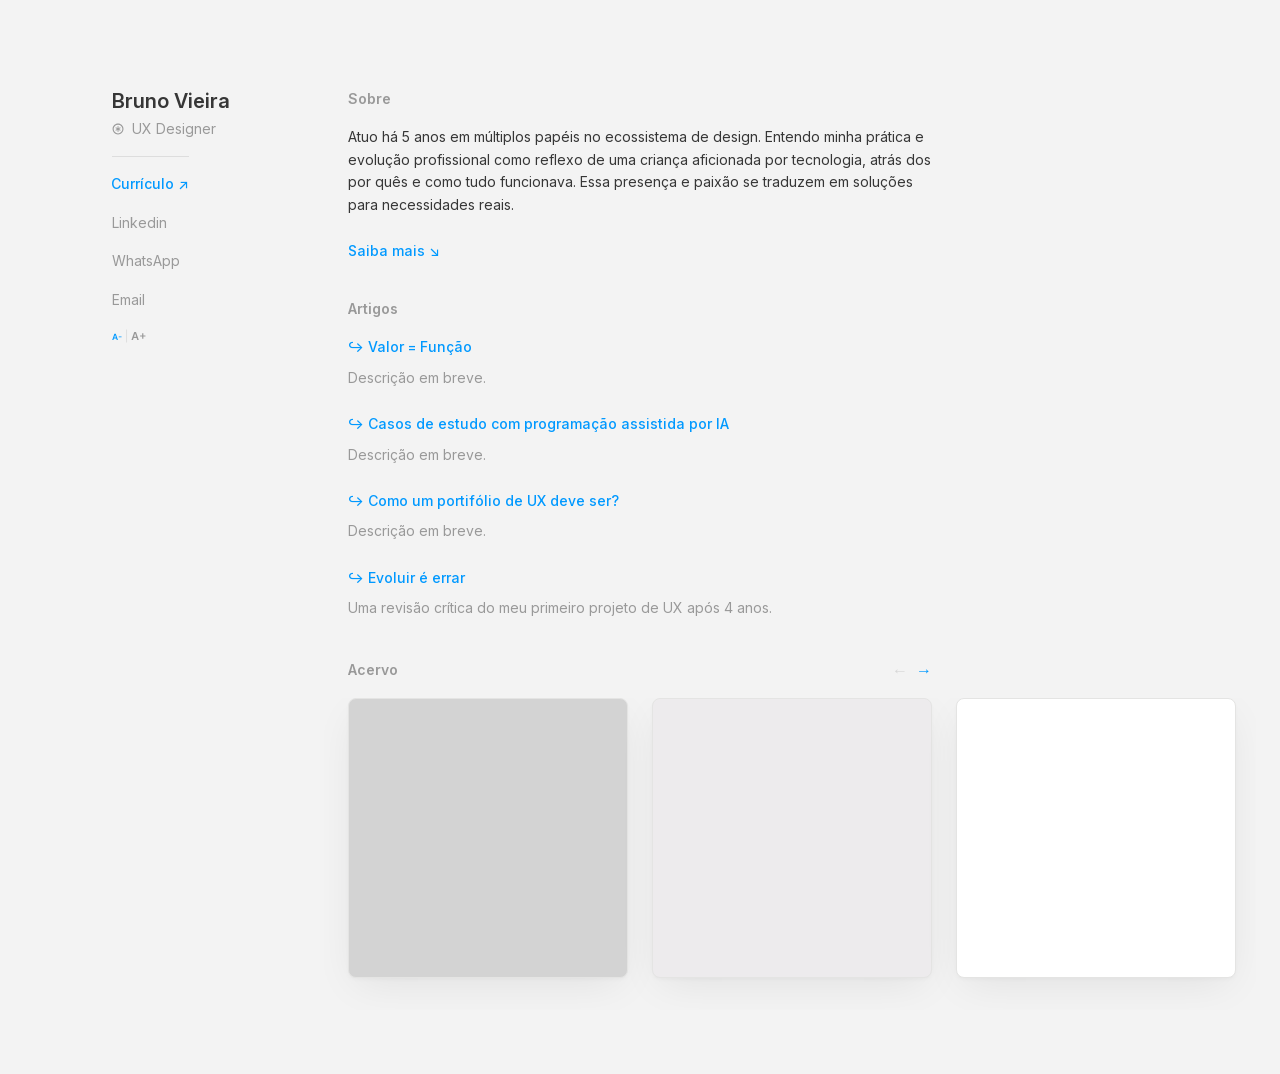
==== commit 26ed5e05: "Escala de texto grande (acessibilidade) com switch no menu - 5 tokens de tipografia ganham uma varia" ====
--- a/index.html
+++ b/index.html
@@ -5,6 +5,7 @@
   <meta name="viewport" content="width=device-width, initial-scale=1.0">
   <title>Bruno Vieira — UX Designer</title>
   <link rel="icon" href="favicon.svg" type="image/svg+xml">
+  <script>if(localStorage.getItem("text-scale-large")==="1"){document.documentElement.classList.add("text-large");}</script>
   <link rel="stylesheet" href="fonts/inter/inter.css">
   <link rel="stylesheet" href="css/reset.css">
   <link rel="stylesheet" href="css/tokens.css">
@@ -22,6 +23,15 @@
       <li><a href="https://www.linkedin.com/in/brvnovn/" target="_blank" rel="noopener">Linkedin</a></li>
       <li><a href="https://wa.me/55017981207066" target="_blank" rel="noopener">WhatsApp</a></li>
       <li><a href="mailto:uxbrunov@gmail.com">Email</a></li>
+      <li>
+        <button type="button" class="text-scale-toggle" data-text-scale-toggle aria-pressed="false" aria-label="Aumentar o tamanho do texto">
+          <svg viewBox="0 0 57 23" fill="none" xmlns="http://www.w3.org/2000/svg" aria-hidden="true">
+            <path class="text-scale-toggle__a-small" d="M2.31179 18H0.34304L3.92756 7.81818H6.20455L9.79403 18H7.82528L5.10582 9.90625H5.02628L2.31179 18ZM2.37642 14.0078H7.74574V15.4893H2.37642V14.0078ZM15.6841 12.1683V13.6499H11.1003V12.1683H15.6841Z"/>
+            <path class="text-scale-toggle__divider" d="M24.6967 0.690341V22.2188H23.4183V0.690341H24.6967Z"/>
+            <path class="text-scale-toggle__a-large" d="M34.443 18H31.9118L36.5204 4.90909H39.448L44.063 18H41.5318L38.0353 7.59375H37.9331L34.443 18ZM34.5261 12.8672H41.4295V14.772H34.5261V12.8672ZM49.5458 15.9034V7.05682H51.5529V15.9034H49.5458ZM46.1261 12.4837V10.4766H54.9727V12.4837H46.1261Z"/>
+          </svg>
+        </button>
+      </li>
     </ul>
   </aside>
 
@@ -159,5 +169,6 @@
   <script src="js/copiar-email.js" defer></script>
   <script src="js/reveal.js" defer></script>
   <script src="js/article-preview.js" defer></script>
+  <script src="js/text-scale.js" defer></script>
 </body>
 </html>
--- a/css/tokens.css
+++ b/css/tokens.css
@@ -70,3 +70,18 @@
   --text-title: 20px;   /* h1 do nome (home e curriculo) */
   --text-display: 24px; /* h1 do artigo */
 }
+
+/* Modo de texto grande (acessibilidade, tarefa 29): sobe um degrau inteiro
+   na mesma escada de 4px, em vez de multiplicar por um fator solto — o
+   corpo (14px) sobe para 18px, a mesma excecao fora da escala de 4 que ja
+   era hoje. +-29% no corpo, dentro da faixa que a WCAG e a literatura de
+   acessibilidade recomendam para um botao de "texto grande" de um clique
+   (a 1.4.4 garante ate 200% via zoom do navegador; isso aqui e complementar,
+   nao substitui). A classe entra no <html> via js/text-scale.js. */
+html.text-large {
+  --text-meta: 16px;
+  --text-body: 18px;
+  --text-strong: 20px;
+  --text-title: 24px;
+  --text-display: 28px;
+}
--- a/css/style.css
+++ b/css/style.css
@@ -101,6 +101,57 @@
 
 .aside-menu a.is-copied {
   color: var(--color-link);
+}
+
+/* Botao switch de texto grande (acessibilidade, tarefa 29) — ver
+   js/text-scale.js. Icone com dois "A" (referencia: refs/switch.svg), cada
+   um numa classe propria para a cor vir de token (nao do hex fixo do SVG
+   original), assim acompanha as cores do site e pode reagir ao estado. */
+.text-scale-toggle {
+  appearance: none;
+  display: inline-flex;
+  align-items: center;
+  border: 0;
+  background: none;
+  padding: 0;
+  margin: 0;
+  cursor: pointer;
+  transition: opacity 0.15s ease;
+}
+
+.text-scale-toggle svg {
+  height: 14px;
+  width: auto;
+  display: block;
+}
+
+.text-scale-toggle:hover,
+.text-scale-toggle:focus-visible {
+  opacity: 0.75;
+}
+
+/* o "A" azul indica qual tamanho esta ativo agora — nao "clique aqui".
+   Repouso (sem zoom): o A- (tamanho normal) fica azul, o A+ cinza.
+   Ligado (zoom aplicado): inverte — o A+ fica azul, o A- cinza. */
+.text-scale-toggle__a-small {
+  fill: var(--color-link);
+}
+
+.text-scale-toggle__a-large {
+  fill: var(--color-ink-muted);
+}
+
+.text-scale-toggle[aria-pressed="true"] .text-scale-toggle__a-small {
+  fill: var(--color-ink-muted);
+}
+
+.text-scale-toggle[aria-pressed="true"] .text-scale-toggle__a-large {
+  fill: var(--color-link);
+}
+
+/* fio entre os dois "A": so um separador, nunca reage ao estado */
+.text-scale-toggle__divider {
+  fill: var(--color-border);
 }
 
 /* Bio / paragrafos corridos */
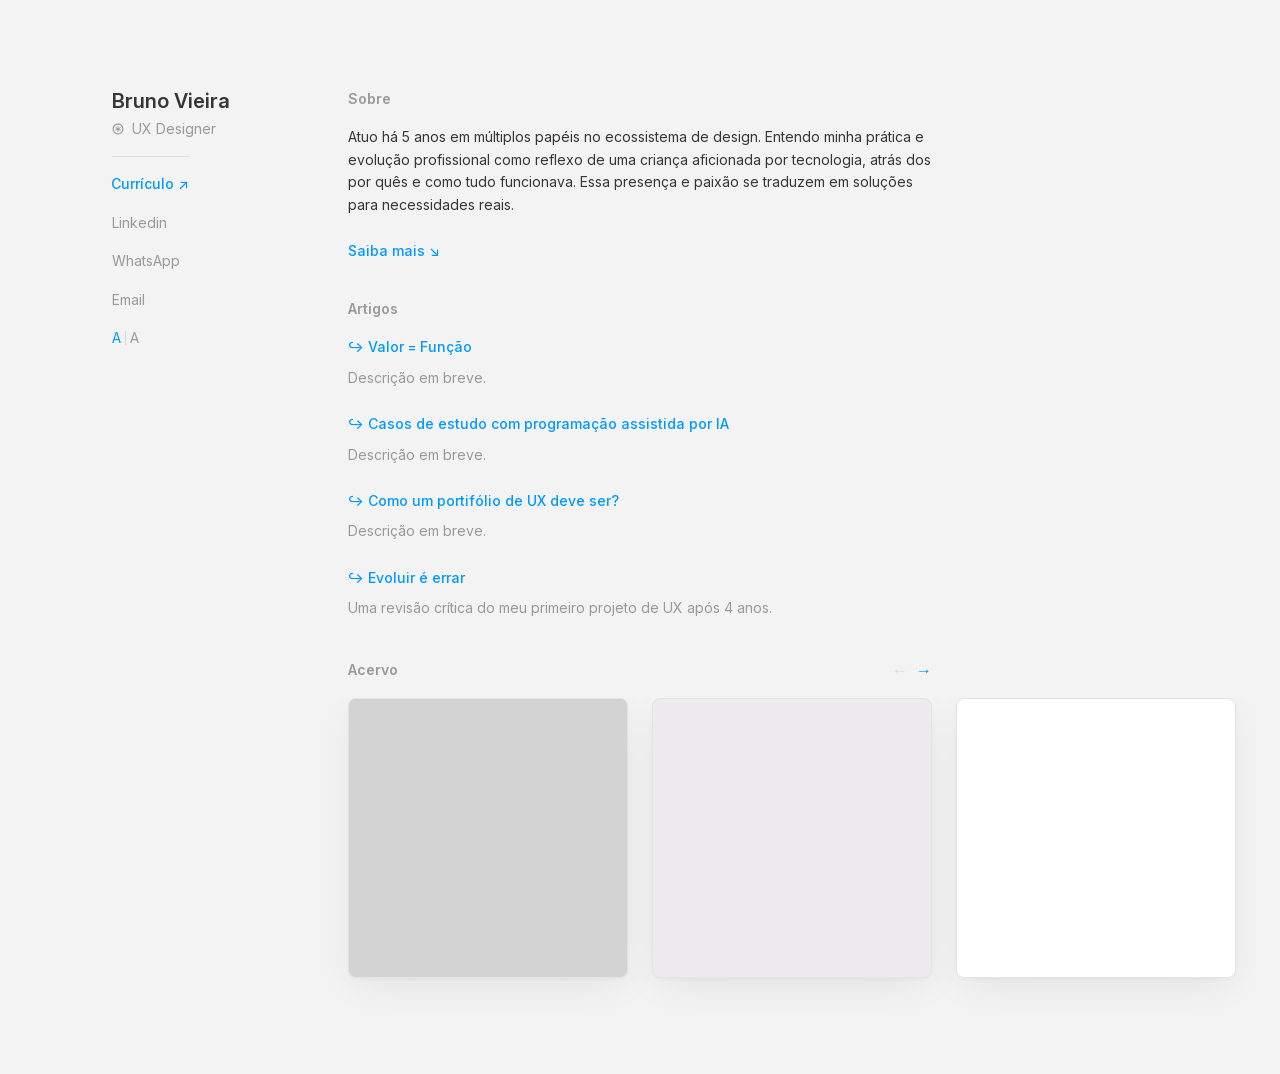
==== commit 508c2356: "Switch de texto vira "A A" em texto (nao icone) e rodape ganha rotulo - .text-scale-toggle troca o i" ====
--- a/index.html
+++ b/index.html
@@ -25,11 +25,9 @@
       <li><a href="mailto:uxbrunov@gmail.com">Email</a></li>
       <li>
         <button type="button" class="text-scale-toggle" data-text-scale-toggle aria-pressed="false" aria-label="Aumentar o tamanho do texto">
-          <svg viewBox="0 0 57 23" fill="none" xmlns="http://www.w3.org/2000/svg" aria-hidden="true">
-            <path class="text-scale-toggle__a-small" d="M2.31179 18H0.34304L3.92756 7.81818H6.20455L9.79403 18H7.82528L5.10582 9.90625H5.02628L2.31179 18ZM2.37642 14.0078H7.74574V15.4893H2.37642V14.0078ZM15.6841 12.1683V13.6499H11.1003V12.1683H15.6841Z"/>
-            <path class="text-scale-toggle__divider" d="M24.6967 0.690341V22.2188H23.4183V0.690341H24.6967Z"/>
-            <path class="text-scale-toggle__a-large" d="M34.443 18H31.9118L36.5204 4.90909H39.448L44.063 18H41.5318L38.0353 7.59375H37.9331L34.443 18ZM34.5261 12.8672H41.4295V14.772H34.5261V12.8672ZM49.5458 15.9034V7.05682H51.5529V15.9034H49.5458ZM46.1261 12.4837V10.4766H54.9727V12.4837H46.1261Z"/>
-          </svg>
+          <span class="text-scale-toggle__a-small">A</span>
+          <span class="text-scale-toggle__divider" aria-hidden="true"></span>
+          <span class="text-scale-toggle__a-large">A</span>
         </button>
       </li>
     </ul>
@@ -58,7 +56,7 @@
       <span class="section-label">Artigos</span>
       <!-- TODO: as descrições abaixo são provisórias, definir junto com o texto de cada artigo -->
       <div class="article-preview" aria-hidden="true">
-        <iframe class="article-preview__frame" tabindex="-1"></iframe>
+        <iframe class="article-preview__frame" tabindex="-1" scrolling="no"></iframe>
       </div>
       <div class="featured-link">
         <div class="featured-link__body">
--- a/css/style.css
+++ b/css/style.css
@@ -104,25 +104,22 @@
 }
 
 /* Botao switch de texto grande (acessibilidade, tarefa 29) — ver
-   js/text-scale.js. Icone com dois "A" (referencia: refs/switch.svg), cada
-   um numa classe propria para a cor vir de token (nao do hex fixo do SVG
-   original), assim acompanha as cores do site e pode reagir ao estado. */
+   js/text-scale.js. Dois "A" em texto (nao mais o icone de refs/switch.svg,
+   que tinha os dois glifos em tamanhos diferentes) — mesmo tamanho e peso
+   dos outros itens do menu (font: inherit), so a cor muda por estado. */
 .text-scale-toggle {
   appearance: none;
   display: inline-flex;
   align-items: center;
+  gap: 4px;
   border: 0;
   background: none;
   padding: 0;
   margin: 0;
+  font: inherit;
+  font-weight: 400;
   cursor: pointer;
   transition: opacity 0.15s ease;
-}
-
-.text-scale-toggle svg {
-  height: 14px;
-  width: auto;
-  display: block;
 }
 
 .text-scale-toggle:hover,
@@ -134,24 +131,26 @@
    Repouso (sem zoom): o A- (tamanho normal) fica azul, o A+ cinza.
    Ligado (zoom aplicado): inverte — o A+ fica azul, o A- cinza. */
 .text-scale-toggle__a-small {
-  fill: var(--color-link);
+  color: var(--color-link);
 }
 
 .text-scale-toggle__a-large {
-  fill: var(--color-ink-muted);
+  color: var(--color-ink-muted);
 }
 
 .text-scale-toggle[aria-pressed="true"] .text-scale-toggle__a-small {
-  fill: var(--color-ink-muted);
+  color: var(--color-ink-muted);
 }
 
 .text-scale-toggle[aria-pressed="true"] .text-scale-toggle__a-large {
-  fill: var(--color-link);
+  color: var(--color-link);
 }
 
 /* fio entre os dois "A": so um separador, nunca reage ao estado */
 .text-scale-toggle__divider {
-  fill: var(--color-border);
+  width: 1px;
+  height: 1em;
+  background: var(--color-border);
 }
 
 /* Bio / paragrafos corridos */
@@ -799,11 +798,19 @@
 
 /* Rodape de artigos relacionados (fim de toda pagina de artigo): 2 colunas,
    mesma aparencia dos links da secao Artigos do index (.featured-link a +
-   .subtitle) — seta + titulo + descricao, sem miniatura. */
+   .subtitle) — seta + titulo + descricao, sem miniatura. Antecedido por um
+   ".section-label" ("Leia mais:") — a divisoria fica acima do rotulo (nao
+   do grid), ver regra abaixo. */
 .article-footer {
   display: grid;
   grid-template-columns: 1fr 1fr;
   gap: 24px;
+}
+
+/* :has() para nao afetar os outros usos de .section-label (index, curriculo) —
+   so o que antecede o rodape de artigos ganha o respiro/divisoria que
+   separava o corpo do texto do bloco relacionado. */
+.article-body .section-label:has(+ .article-footer) {
   margin-top: 16px;
   padding-top: 32px;
   border-top: 1px solid var(--color-divider);
@@ -882,8 +889,11 @@
     flex-basis: auto;
   }
 
+  /* no desktop os 306px casam com .analise__viewer; no mobile empilhado
+     nao ha motivo pra manter esse teto — a caixa ocupa toda a largura da
+     coluna (o aspect-ratio 635/720 cuida da altura proporcional). */
   .article-split__media {
-    max-width: 306px;
+    max-width: 100%;
   }
 }
 
@@ -1153,8 +1163,9 @@
     grid-template-columns: 1fr;
   }
 
-  /* uma coluna so: volta ao posicionamento automatico (ordem do HTML —
-     dica, viewer, leitura) em vez das linhas/colunas explicitas do desktop. */
+  /* uma coluna so: cai fora das linhas/colunas explicitas do desktop. A
+     ordem visual (imagem, dica, leitura) e dada por "order", nao pela
+     ordem do HTML — a dica precisa vir depois da foto no mobile. */
   .analise__dica,
   .analise__viewer,
   .analise__leitura {
@@ -1163,7 +1174,22 @@
   }
 
   .analise__viewer {
-    max-width: 306px;
+    order: 1;
+  }
+
+  .analise__dica {
+    order: 2;
+  }
+
+  .analise__leitura {
+    order: 3;
+  }
+
+  /* mesmo motivo do .article-split__media: no mobile empilhado a coluna
+     nao concorre com mais nada ao lado, entao a foto ocupa a largura
+     inteira (aspect-ratio 635/720 mantem a proporcao). */
+  .analise__viewer {
+    max-width: 100%;
   }
 }
 
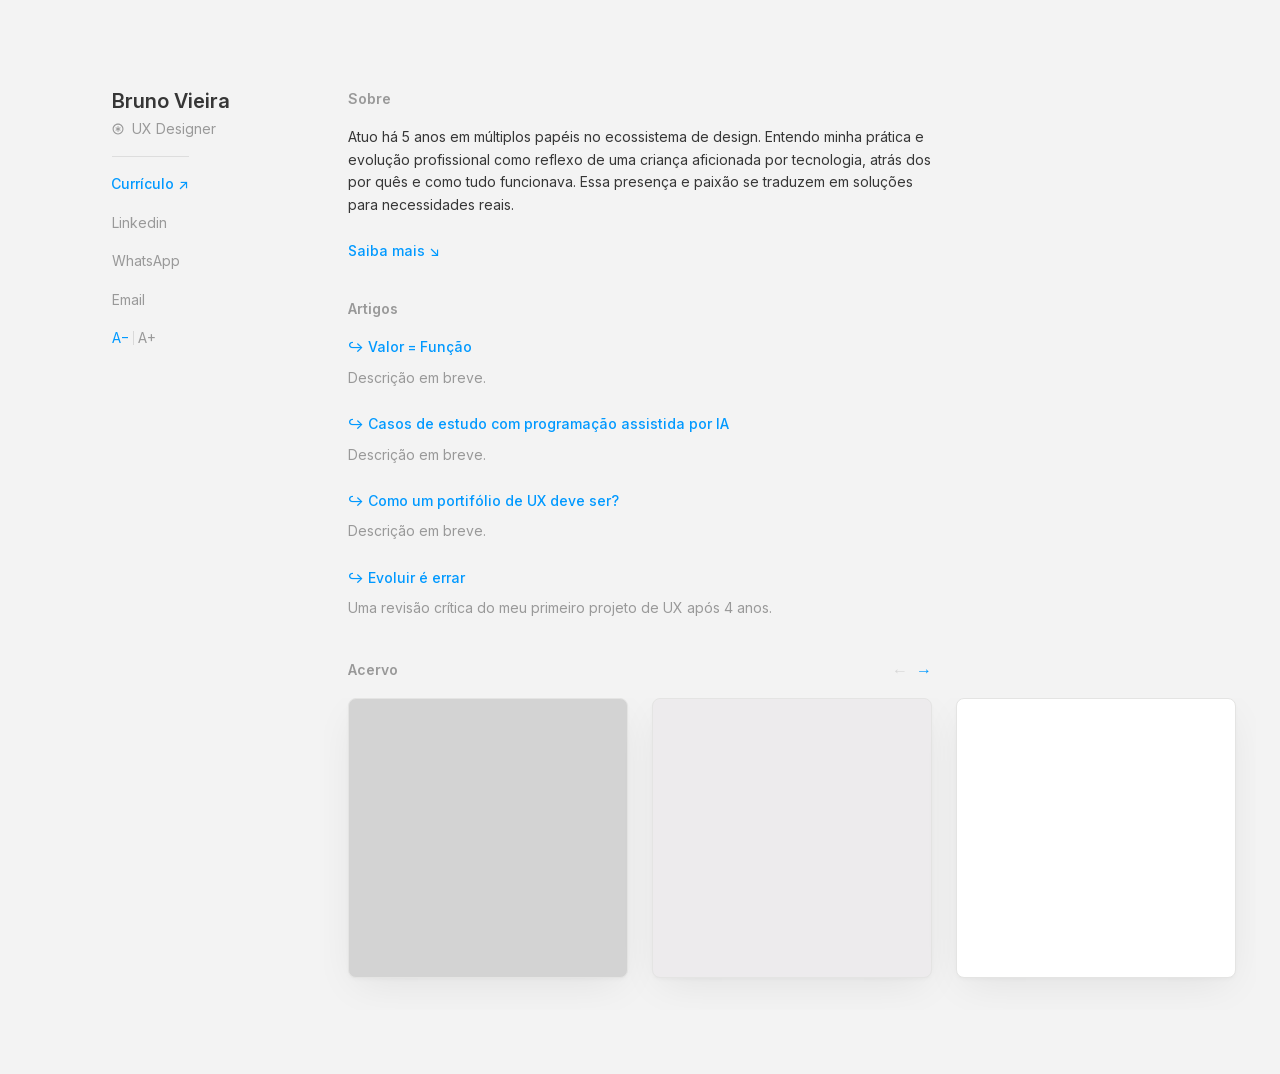
==== commit 4c8ae8bf: "Adiciona os sinais - e + ao lado dos "A" do switch de texto Cada "A" ganha o sinal correspondente (A" ====
--- a/index.html
+++ b/index.html
@@ -25,9 +25,9 @@
       <li><a href="mailto:uxbrunov@gmail.com">Email</a></li>
       <li>
         <button type="button" class="text-scale-toggle" data-text-scale-toggle aria-pressed="false" aria-label="Aumentar o tamanho do texto">
-          <span class="text-scale-toggle__a-small">A</span>
+          <span class="text-scale-toggle__a-small">A−</span>
           <span class="text-scale-toggle__divider" aria-hidden="true"></span>
-          <span class="text-scale-toggle__a-large">A</span>
+          <span class="text-scale-toggle__a-large">A+</span>
         </button>
       </li>
     </ul>
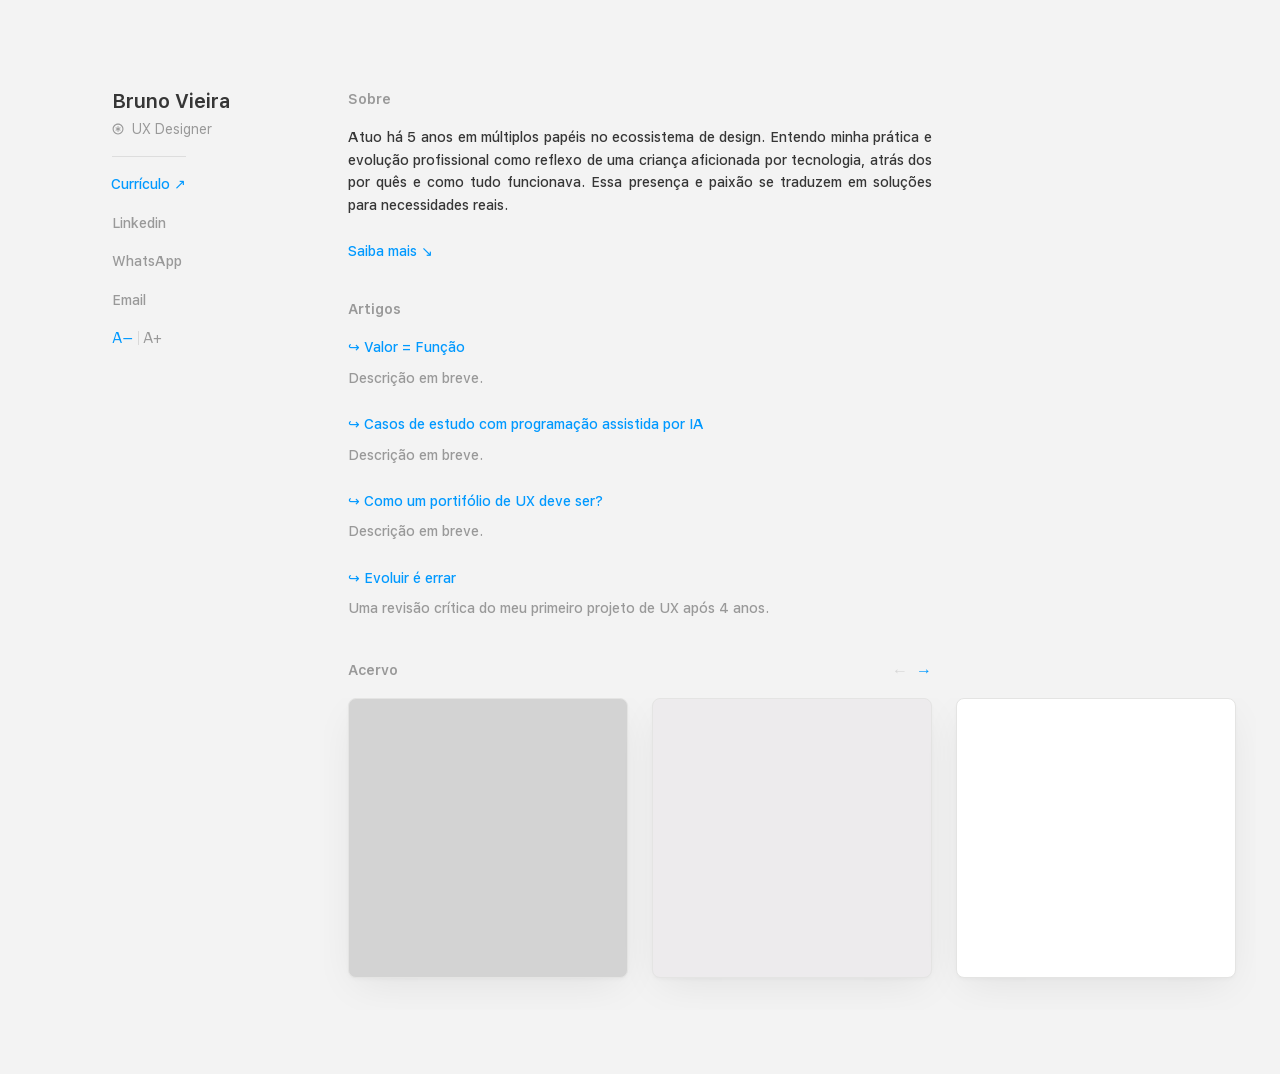
==== commit 15b9346a: "Troca a fonte do site para SF Pro e justifica paragrafos de artigo/bio - Fonte SF Pro auto-hospedada" ====
--- a/index.html
+++ b/index.html
@@ -6,7 +6,7 @@
   <title>Bruno Vieira — UX Designer</title>
   <link rel="icon" href="favicon.svg" type="image/svg+xml">
   <script>if(localStorage.getItem("text-scale-large")==="1"){document.documentElement.classList.add("text-large");}</script>
-  <link rel="stylesheet" href="fonts/inter/inter.css">
+  <link rel="stylesheet" href="fonts/sf_pro/sf-pro.css">
   <link rel="stylesheet" href="css/reset.css">
   <link rel="stylesheet" href="css/tokens.css">
   <link rel="stylesheet" href="css/layout.css">
--- a/fonts/sf_pro/sf-pro.css
+++ b/fonts/sf_pro/sf-pro.css
@@ -0,0 +1,20 @@
+/*
+SF Pro — variable font da Apple (developer.apple.com/fonts), subsetado para
+Latin + pontuacao geral (cobre acentos do portugues) e convertido para woff2.
+Cobre pesos 100-900 e o eixo optico (opsz) num unico arquivo, igual ao
+esquema do InterVariable em fonts/inter/inter.css.
+*/
+@font-face {
+  font-family: "SF Pro";
+  font-style: normal;
+  font-weight: 100 900;
+  font-display: swap;
+  src: url("SF-Pro-Variable.woff2") format("woff2");
+}
+@font-face {
+  font-family: "SF Pro";
+  font-style: italic;
+  font-weight: 100 900;
+  font-display: swap;
+  src: url("SF-Pro-Variable-Italic.woff2") format("woff2");
+}
--- a/css/tokens.css
+++ b/css/tokens.css
@@ -23,7 +23,6 @@
   --color-border-soft: #e4e4e3; /* divisores mais sutis */
   --color-divider: #dddddd;   /* linha divisoria da referencia, amostrada */
   --color-link: #0099ff;
-  --color-highlight: rgba(0, 153, 255, 0.5); /* --color-link a 50% — destaque sobre print, componente .analise */
 
   /* Sombra do card, derivada por amostragem do exemplo (scan de pixel ao
      redor do mockup): a queda de luminancia vai de ~22 niveis colada na
@@ -56,7 +55,7 @@
      derivado de --radius: a conta do raio concentrico foi abandonada. */
   --radius-inner: 4px;
 
-  --font-body: "InterVariable", system-ui, sans-serif;
+  --font-body: "SF Pro", -apple-system, system-ui, sans-serif;
 
   /* Escala tipografica, ancorada no corpo de 14px.
      Cinco degraus, cada um com uma funcao — nenhum tamanho solto fora daqui.
--- a/css/style.css
+++ b/css/style.css
@@ -2,6 +2,9 @@
 body {
   font-size: var(--text-body);
   line-height: 1.6;
+  /* um degrau acima do normal (400) do peso variavel da SF Pro — pedido
+     explicito para dar mais presenca ao texto de corpo */
+  font-weight: 500;
 }
 
 /* Perfil (nome + cargo) e lista de links (Inicio/Curriculo/contato) dentro
@@ -164,6 +167,9 @@
 
 .bio p {
   color: var(--color-ink);
+  text-align: justify;
+  hyphens: auto;
+  text-wrap: pretty;
 }
 
 /* Link em destaque (home) — miniatura 4:3 a esquerda + texto */
@@ -686,6 +692,16 @@
   text-decoration: underline;
 }
 
+/* teste: paragrafo justificado (caixa alinhada dos dois lados) em vez do
+   alinhamento a esquerda. So no desktop — hyphens: auto evita os vaos
+   grandes entre palavras que a justificacao cria sem hifenizacao; a coluna
+   estreita do mobile piora esse efeito, entao la o texto volta a ser ragged. */
+.article-body p {
+  text-align: justify;
+  hyphens: auto;
+  text-wrap: pretty;
+}
+
 /* Listas. O recuo de 24px alinha o texto do item, e nao o marcador, com a
    margem da coluna. `ol` precisa do reset aqui porque o reset.css so zera
    `ul`. */
@@ -836,15 +852,22 @@
   .article-footer {
     grid-template-columns: 1fr;
   }
+
+  .article-body p,
+  .bio p,
+  .analise__item--fila button {
+    text-align: left;
+    hyphens: none;
+  }
 }
 
 /* Bloco estatico com duas midias lado a lado, cada uma com sua legenda
    (video do prototipo + diagrama da metodologia, artigo "Evoluir e errar").
-   Mesmo recorte das fotos do .analise (aspect-ratio 635/720, object-fit
-   cover — cada midia corta o conteudo centralizado em vez de distorcer),
-   mas dividindo os 584px da coluna em vez do tamanho fixo de 306px: as duas
-   juntas nao podem passar da largura do corpo, entao cada .article-figure
-   fica com flex:1 (280px cada, descontado o gap de 24px). */
+   Recorte proprio (aspect-ratio 635/720, object-fit cover — cada midia
+   corta o conteudo centralizado em vez de distorcer), dividindo os 584px
+   da coluna em vez do tamanho fixo de 306px: as duas juntas nao podem
+   passar da largura do corpo, entao cada .article-figure fica com flex:1
+   (280px cada, descontado o gap de 24px). */
 .article-split {
   display: flex;
   gap: 24px;
@@ -900,13 +923,13 @@
 /* =====================================================================
    Componente da secao Analise (artigo "Evoluir e errar")
    Unico elemento fora do vocabulario do MODELO_ARTIGO.md: uma imagem que
-   troca conforme o topico lido ao lado, com um retangulo de destaque sobre
-   a regiao do print que o paragrafo critica. O corpo vaza a coluna do
-   artigo (584px) desde o primeiro paint — foto em 306px (85% do tamanho
-   original, o teto de reducao pedido) e coluna de texto em 406px (508px
-   menos 20%). width:max-content escapa do stretch de largura fixa herdado
-   do .article-body (flex column), que e o que faz o corpo vazar para a
-   direita.
+   troca conforme o topico lido ao lado. O destaque sobre a regiao do print
+   que o paragrafo critica ja vem embutido na propria imagem (nao e mais
+   um retangulo sobreposto via CSS). O corpo vaza a coluna do artigo (584px)
+   desde o primeiro paint — foto em 306px de largura e coluna de texto em
+   406px (508px menos 20%). width:max-content escapa do stretch de largura
+   fixa herdado do .article-body (flex column), que e o que faz o corpo
+   vazar para a direita.
    Todas as transicoes reusam o par blur+opacidade+translateY ja usado no
    crossfade dos cards (.card-layer--veiled) e no reveal (.reveal__inner);
    o clique usa a mesma reducao de 3% do .card--pressed (js/acervo.js).
@@ -937,7 +960,7 @@
   grid-column: 1;
   grid-row: 2;
   position: relative;
-  aspect-ratio: 635 / 720;
+  aspect-ratio: 1230 / 2400;
   border: 1px solid var(--color-border-soft);
   border-radius: var(--radius);
   overflow: hidden;
@@ -967,31 +990,16 @@
   display: block;
 }
 
-.analise__highlight {
-  position: absolute;
-  left: var(--x);
-  top: var(--y);
-  width: var(--w);
-  height: var(--h);
-  border-radius: var(--radius-inner);
-  background: var(--color-highlight);
-  opacity: 0;
-  transition: opacity 0.35s ease;
-}
-
-.analise__highlight.is-visible {
-  opacity: 1;
-}
-
-/* altura travada na altura da foto (306px de largura, aspect-ratio 635/720
-   => ~347px) — o "elemento de paragrafos" (historico + ativo + fila) tem
-   que caber exatamente ate o fim da imagem, nao mais que isso. historico e
-   o paragrafo ativo pegam a altura que precisam; a fila (flex:1) absorve
-   o que sobra e e ela quem teve o overflow+degrade — ver .analise__fila. */
+/* altura travada na altura da foto (306px de largura, aspect-ratio
+   1230/2400 => ~597px) — o "elemento de paragrafos" (historico + ativo +
+   fila) tem que caber exatamente ate o fim da imagem, nao mais que isso.
+   historico e o paragrafo ativo pegam a altura que precisam; a fila
+   (flex:1) absorve o que sobra e e ela quem teve o overflow+degrade — ver
+   .analise__fila. */
 .analise__leitura {
   grid-column: 2;
   grid-row: 2;
-  height: 347px;
+  height: 597px;
   display: flex;
   flex-direction: column;
   min-width: 0;
@@ -1096,7 +1104,12 @@
   padding: 0;
   margin: 0;
   font: inherit;
-  text-align: left;
+  /* mesmo alinhamento do paragrafo ativo (.analise__item--ativo p, que
+     herda o justify de .article-body p) — sem isso o topico em destaque
+     fica justificado e os da fila abaixo dele ficam com a margem direita
+     irregular, quebrando a leitura vertical da lista. */
+  text-align: justify;
+  hyphens: auto;
   color: inherit;
   cursor: pointer;
   transition: color 0.15s ease, transform 0.12s ease;
@@ -1110,15 +1123,43 @@
 /* o fio azul vira um elemento proprio (pseudo) em vez de border-left: um
    border nao aceita border-radius so numa lateral sem arredondar a caixa
    inteira, e a linha precisa das pontas arredondadas, igual ao traco do
-   historico. */
-.analise__item--ativo p {
+   historico.
+   O fio mora no <li>, nao no <p>: quem recebe o veu de blur+opacidade na
+   troca e so o paragrafo que sai (ver .analise.is-veiled abaixo), e
+   opacity num pai apaga os filhos junto — com o fio dentro do <p> ele
+   sumiria em vez de descer ate o proximo topico. Separando os dois, o
+   texto apaga e o fio continua visivel viajando. */
+.analise__item--ativo {
   position: relative;
-  margin: 0;
   padding-left: 16px;
-  color: var(--color-ink);
-}
-
-.analise__item--ativo p::before {
+}
+
+/* O fio se comporta como uma mola sendo puxada: as duas pontas andam, mas
+   em ritmos diferentes — a da frente avanca rumo ao topico de destino, a de
+   tras acompanha so uma fracao do caminho. Dai sai ao mesmo tempo o
+   DESLOCAMENTO (o fio inteiro caminha) e o ESTICAMENTO (a distancia entre
+   as pontas cresce). Duas variaveis, escritas por js/analise.js a partir da
+   geometria real dos dois <li>:
+     --magnet-slide   quanto a ponta de tras andou (px, sempre positivo; o
+                      sentido quem da e o CSS, ver is-magnet-up);
+     --magnet-stretch razao entre o comprimento esticado e o natural.
+   O JS limita a ponta da frente a parar pouco antes da extremidade do
+   paragrafo que entra (STRETCH_REACH) e nunca deixa o deslize comer o
+   esticamento a ponto de encurtar o fio — por construcao a mola nem passa
+   do alvo nem fica menor que o natural. Na troca o <li> e recriado e o
+   pseudo novo nasce em repouso, ou seja, "volta ao tamanho do novo".
+   A ordem translate -> scale importa: com transform-origin na ponta de
+   tras, o translate leva essa ponta ate --magnet-slide e o scale estica o
+   restante a partir dali. transform-origin troca de ponta conforme o
+   sentido: descendo a mola cresce pra baixo (ancora no topo), subindo
+   cresce pra cima (ancora no pe). Tres regimes de transicao:
+     is-dragging  nenhuma — o ease-out em JS ja da a resistencia do gesto,
+                  uma transicao CSS por cima so atrasaria a resposta;
+     is-traveling ease padrao em 0.18s (= TRANSITION_MS), o estiramento
+                  final enquanto o paragrafo antigo se apaga;
+     repouso      bezier com bounce, a mola recolhendo sozinha quando o
+                  gesto e abandonado no meio. */
+.analise__item--ativo::before {
   content: "";
   position: absolute;
   left: 0;
@@ -1127,6 +1168,45 @@
   width: 2px;
   border-radius: 9999px;
   background: var(--color-link);
+  transform-origin: top center;
+  transform: translateY(var(--magnet-slide, 0px)) scaleY(var(--magnet-stretch, 1));
+  transition: transform 0.22s cubic-bezier(0.34, 1.56, 0.64, 1);
+}
+
+.analise.is-magnet-up .analise__item--ativo::before {
+  transform-origin: bottom center;
+  transform: translateY(calc(-1 * var(--magnet-slide, 0px))) scaleY(var(--magnet-stretch, 1));
+}
+
+.analise__item--ativo p {
+  margin: 0;
+  color: var(--color-ink);
+}
+
+/* Abertura da calha do fio: o paragrafo ativo tem padding-left:16px, que e
+   exatamente o vao onde o fio azul mora; os itens da fila e os tracos do
+   historico comecam colados no zero. Sem abrir esse vao antes da troca, o
+   fio desce e esbarra no proximo paragrafo — nao ha para onde ele ir.
+   Quem recebe o deslocamento e so o item marcado com .is-magnet-target por
+   js/analise.js (o proximo da fila, ou o ultimo traco do historico se o
+   gesto for pra tras) — os demais ficam parados, e o proximo paragrafo que
+   sai da frente, nao a lista inteira. --magnet-open e sempre positivo (o
+   vao abre pra direita nos dois sentidos) e vai ate 16px, encaixando com o
+   padding que o item vai herdar ao virar ativo: no fim do gesto o texto ja
+   esta na posicao final e so o fio precisa chegar. */
+.analise .is-magnet-target {
+  transform: translateX(var(--magnet-open, 0px));
+  transition: transform 0.22s cubic-bezier(0.34, 1.56, 0.64, 1);
+}
+
+.analise.is-dragging .analise__item--ativo::before,
+.analise.is-dragging .is-magnet-target {
+  transition: none;
+}
+
+.analise.is-traveling .analise__item--ativo::before,
+.analise.is-traveling .is-magnet-target {
+  transition: transform 0.18s cubic-bezier(0.4, 0, 0.2, 1);
 }
 
 /* redução de 3% no clique, espelhando .card--pressed (js/acervo.js) */
@@ -1135,23 +1215,19 @@
   transform: scale(0.97);
 }
 
-/* troca de estado do bloco inteiro (historico + topicos + fila): sai e
-   entra com blur+opacidade+deslocamento, em 0.18s — mais rapido que o
-   crossfade padrao do site (0.35s), para a resposta ao clique ficar mais
-   direta. O reflow acontece enquanto o bloco esta velado (classe no
-   proprio .analise), entao a mudanca de altura nao pisca. */
-.analise__historico,
-.analise__topicos,
-.analise__fila {
+/* troca de estado: o veu de blur+opacidade+deslocamento (0.18s, mais
+   rapido que o crossfade padrao do site de 0.35s) fica so no paragrafo que
+   esta saindo — nao no bloco inteiro. O que se apaga e o texto do topico
+   que deixa de ser ativo; o fio azul, que vive no <li> e nao no <p>, segue
+   visivel descendo ate o proximo topico durante esse mesmo intervalo. */
+.analise__item--ativo p {
   opacity: 1;
   filter: none;
   transform: none;
   transition: opacity 0.18s ease, filter 0.18s ease, transform 0.18s ease;
 }
 
-.analise.is-veiled .analise__historico,
-.analise.is-veiled .analise__topicos,
-.analise.is-veiled .analise__fila {
+.analise.is-veiled .analise__item--ativo p {
   opacity: 0;
   filter: blur(12px);
   transform: translateY(8px);
@@ -1185,22 +1261,34 @@
     order: 3;
   }
 
-  /* mesmo motivo do .article-split__media: no mobile empilhado a coluna
-     nao concorre com mais nada ao lado, entao a foto ocupa a largura
-     inteira (aspect-ratio 635/720 mantem a proporcao). */
+  /* diferente do .article-split__media, a foto do .analise agora e bem
+     mais alta que larga (aspect-ratio 1230/2400) — deixa-la ocupar a
+     largura inteira da coluna faria a caixa passar de 600px de altura no
+     mobile. Trava em 306px, centralizada, e a leitura volta a uma altura
+     fixa menor (nao precisa mais casar com o fim da foto).
+     width (nao max-width): dentro de uma linha de grid "auto" (coluna
+     1fr), max-width so limita um stretch que nunca chega a se resolver —
+     sem largura definida o navegador nao consegue calcular a altura via
+     aspect-ratio antes de dimensionar a linha, e a caixa colapsa perto de
+     0px. width:min(...) da um valor definido de largura, que resolve o
+     aspect-ratio normalmente. */
   .analise__viewer {
-    max-width: 100%;
+    width: min(100%, 306px);
+    margin: 0 auto;
+  }
+
+  .analise__leitura {
+    height: 347px;
   }
 }
 
 @media (prefers-reduced-motion: reduce) {
   .analise__shot,
-  .analise__highlight,
   .analise__historico button,
   .analise__item--fila button,
-  .analise__historico,
-  .analise__topicos,
-  .analise__fila {
+  .analise__item--ativo p,
+  .analise__item--ativo::before,
+  .analise .is-magnet-target {
     transition: none;
   }
 }
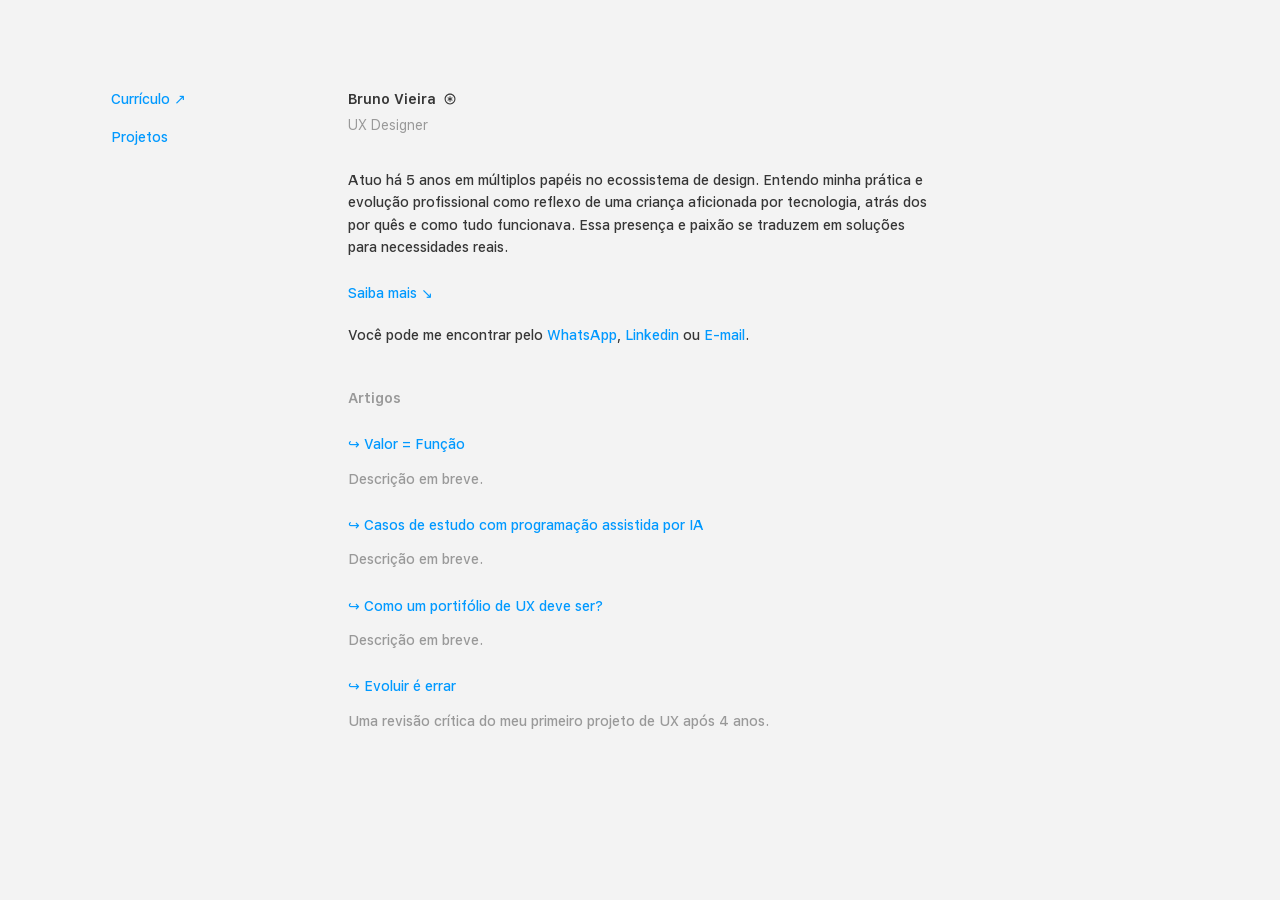
==== commit 6e8b954c: "Reestrutura o site na branch de teste: Projetos, bio e tipografia. Move acervo para pagina propria, " ====
--- a/index.html
+++ b/index.html
@@ -14,15 +14,9 @@
 </head>
 <body>
   <aside class="aside-menu">
-    <div class="aside-profile">
-      <h1>Bruno Vieira</h1>
-      <span class="role"><svg class="aside-brand-mark" viewBox="0 0 502 502" fill="currentColor" aria-hidden="true"><path d="M251.2 477.416C125.8 477.416 24.4919 376.108 24.4919 250.708C24.4919 125.308 125.8 24 251.2 24C376.6 24 477.908 125.308 477.908 250.708C477.908 376.108 375.364 477.416 251.2 477.416ZM251.2 432.939C351.89 432.939 433.431 351.398 433.431 250.708C433.431 150.018 351.89 68.4768 251.2 68.4768C150.509 68.4768 68.9687 150.018 68.9687 250.708C68.9687 351.398 150.509 432.939 251.2 432.939ZM228.962 364.371L232.05 283.448L164.1 326.689L141.861 288.39L212.901 250.708L141.861 213.026L164.1 174.727L232.05 217.968L228.962 137.045H273.438L270.35 217.968L338.3 174.727L360.539 213.026L289.499 250.708L360.539 288.39L338.3 326.689L270.35 283.448L273.438 364.371H228.962Z"/></svg>UX Designer</span>
-    </div>
     <ul>
       <li><a class="cv-link" href="curriculum.html">Currículo ↗</a></li>
-      <li><a href="https://www.linkedin.com/in/brvnovn/" target="_blank" rel="noopener">Linkedin</a></li>
-      <li><a href="https://wa.me/55017981207066" target="_blank" rel="noopener">WhatsApp</a></li>
-      <li><a href="mailto:uxbrunov@gmail.com">Email</a></li>
+      <li><a href="galeria.html">Projetos</a></li>
       <li>
         <button type="button" class="text-scale-toggle" data-text-scale-toggle aria-pressed="false" aria-label="Aumentar o tamanho do texto">
           <span class="text-scale-toggle__a-small">A−</span>
@@ -34,8 +28,12 @@
   </aside>
 
   <main class="main">
-    <section>
-      <span class="section-label">Sobre</span>
+    <header class="page-intro cascade cascade--1">
+      <h1>Bruno Vieira<svg class="aside-brand-mark" viewBox="0 0 502 502" fill="currentColor" aria-hidden="true"><path d="M251.2 477.416C125.8 477.416 24.4919 376.108 24.4919 250.708C24.4919 125.308 125.8 24 251.2 24C376.6 24 477.908 125.308 477.908 250.708C477.908 376.108 375.364 477.416 251.2 477.416ZM251.2 432.939C351.89 432.939 433.431 351.398 433.431 250.708C433.431 150.018 351.89 68.4768 251.2 68.4768C150.509 68.4768 68.9687 150.018 68.9687 250.708C68.9687 351.398 150.509 432.939 251.2 432.939ZM228.962 364.371L232.05 283.448L164.1 326.689L141.861 288.39L212.901 250.708L141.861 213.026L164.1 174.727L232.05 217.968L228.962 137.045H273.438L270.35 217.968L338.3 174.727L360.539 213.026L289.499 250.708L360.539 288.39L338.3 326.689L270.35 283.448L273.438 364.371H228.962Z"/></svg></h1>
+      <span class="role">UX Designer</span>
+    </header>
+
+    <section class="cascade cascade--2">
       <div class="bio">
         <p>Atuo há 5 anos em múltiplos papéis no ecossistema de design. Entendo minha prática e evolução profissional como reflexo de uma criança aficionada por tecnologia, atrás dos por quês e como tudo funcionava. Essa presença e paixão se traduzem em soluções para necessidades reais.</p>
         <div class="reveal reveal--text">
@@ -49,121 +47,43 @@
             </div>
           </div>
         </div>
+        <p>Você pode me encontrar pelo <a href="https://wa.me/55017981207066" target="_blank" rel="noopener">WhatsApp</a>, <a href="https://www.linkedin.com/in/brvnovn/" target="_blank" rel="noopener">Linkedin</a> ou <a href="mailto:uxbrunov@gmail.com">E-mail</a>.</p>
       </div>
     </section>
 
     <section class="section-articles">
-      <span class="section-label">Artigos</span>
+      <span class="section-label cascade cascade--3">Artigos</span>
       <!-- TODO: as descrições abaixo são provisórias, definir junto com o texto de cada artigo -->
       <div class="article-preview" aria-hidden="true">
         <iframe class="article-preview__frame" tabindex="-1" scrolling="no"></iframe>
       </div>
-      <div class="featured-link">
+      <div class="featured-link cascade cascade--3">
         <div class="featured-link__body">
           <a href="artigo-valor-funcao.html">↪ Valor = Função</a>
           <p class="subtitle">Descrição em breve.</p>
         </div>
       </div>
-      <div class="featured-link">
+      <div class="featured-link cascade cascade--4">
         <div class="featured-link__body">
           <a href="artigo-casos-estudo-ia.html">↪ Casos de estudo com programação assistida por IA</a>
           <p class="subtitle">Descrição em breve.</p>
         </div>
       </div>
-      <div class="featured-link">
+      <div class="featured-link cascade cascade--5">
         <div class="featured-link__body">
           <a href="artigo-portfolio-ux.html">↪ Como um portifólio de UX deve ser?</a>
           <p class="subtitle">Descrição em breve.</p>
         </div>
       </div>
-      <div class="featured-link">
+      <div class="featured-link cascade cascade--6">
         <div class="featured-link__body">
           <a href="artigo-evoluir-e-errar.html">↪ Evoluir é errar</a>
           <p class="subtitle">Uma revisão crítica do meu primeiro projeto de UX após 4 anos.</p>
         </div>
       </div>
     </section>
-
-    <section>
-      <div class="section-header">
-        <span class="section-label">Acervo</span>
-        <div class="carousel-nav">
-          <button type="button" class="carousel-nav__btn" data-carousel-target="acervo-carousel" data-direction="-1" aria-label="Projetos anteriores">←</button>
-          <button type="button" class="carousel-nav__btn" data-carousel-target="acervo-carousel" data-direction="1" aria-label="Próximos projetos">→</button>
-        </div>
-      </div>
-      <div class="gallery-grid" id="acervo-carousel">
-        <div class="card" data-project="3">
-          <button type="button" class="card-trigger" aria-label="Abrir Flor do Caribe Cancún - Landing Page">
-            <video class="card-cover" src="img/acervo/projeto-3.mp4" autoplay muted loop playsinline></video>
-          </button>
-          <div class="card-content" hidden>
-            <div class="card-content__media">
-              <video class="card-content__player" src="videos/fdc_lp.mp4" preload="none" controls muted playsinline></video>
-            </div>
-            <div class="card-content__info">
-              <div class="card-content__header">
-                <div class="card-content__heading">
-                  <h3 class="card-content__title">Flor do Caribe Cancún - Landing Page</h3>
-                  <span class="card-content__year">2026</span>
-                </div>
-                <button type="button" class="card-content__close" aria-label="Fechar">✕</button>
-              </div>
-              <p class="card-content__description">Landing page estratégica desenvolvida para a proliferação de leads de uma empresa de turismo e assessoria brasileira. O site teve como proposta servir como um agregador das principais informações e serviços da marca e direcionar o possível cliente ao atendimento de forma mais assertiva.</p>
-              <a class="card-content__link" href="https://flordocaribecancun.com.br" target="_blank" rel="noopener">Visite agora ↗</a>
-            </div>
-          </div>
-        </div>
-        <div class="card" data-project="1">
-          <button type="button" class="card-trigger" aria-label="Abrir LogIA - Ensino Personalizado">
-            <video class="card-cover" src="img/acervo/projeto-1.mp4" autoplay muted loop playsinline></video>
-          </button>
-          <div class="card-content" hidden>
-            <div class="card-content__media">
-              <video class="card-content__player" src="videos/logia.mp4" preload="none" controls muted playsinline></video>
-            </div>
-            <div class="card-content__info">
-              <div class="card-content__header">
-                <div class="card-content__heading">
-                  <h3 class="card-content__title">LogIA - Ensino Personalizado</h3>
-                  <span class="card-content__year">2023</span>
-                </div>
-                <button type="button" class="card-content__close" aria-label="Fechar">✕</button>
-              </div>
-              <p class="card-content__description">Proposta de experiência e interface para uma aplicação de ensino personalizado de matemática auxiliada por inteligência artificial.</p>
-              <p class="card-content__description">Datada de um momento pré modelos LLMs, o projeto tinha como intenção especular funções para a customização e assistência a diferentes formas de aprendizado, por meio de uma interface educacional que se moldava às necessidades do aluno (abordagens visuais, descritivas ou gamificadas de ensino).</p>
-              <p class="card-content__description">Projeto de Conclusão de Curso do Bacharel em Design Gráfico (UFG).</p>
-              <a class="card-content__link" href="https://repositorio.bc.ufg.br/items/5d11560e-2910-4a99-898c-4fdaaf554609" target="_blank" rel="noopener">Saiba mais ↗</a>
-            </div>
-          </div>
-        </div>
-        <div class="card" data-project="2">
-          <button type="button" class="card-trigger" aria-label="Abrir Função Pix - Caixa">
-            <video class="card-cover" src="img/acervo/projeto-2.mp4" autoplay muted loop playsinline></video>
-          </button>
-          <div class="card-content" hidden>
-            <div class="card-content__media">
-              <video class="card-content__player" src="videos/pix_caixa.mp4" preload="none" controls muted playsinline></video>
-            </div>
-            <div class="card-content__info">
-              <div class="card-content__header">
-                <div class="card-content__heading">
-                  <h3 class="card-content__title">Função Pix - Caixa</h3>
-                  <span class="card-content__year">2021</span>
-                </div>
-                <button type="button" class="card-content__close" aria-label="Fechar">✕</button>
-              </div>
-              <p class="card-content__description">Case desenvolvido em 2021 com a finalidade de repensar o fluxo de interação da função PIX, até então novidade como opção para pagamentos no Brasil. O foco da proposta era tornar o processo mais claro e intuitivo ao usuário da CAIXA Econômica Federal, principalmente mais velhos.</p>
-              <p class="card-content__description">Projeto para a matéria de Experiência do Usuário do curso de D. Gráfico (UFG).</p>
-              <a class="card-content__link" href="artigo-evoluir-e-errar.html">Leia minha revisão do projeto ↗</a>
-            </div>
-          </div>
-        </div>
-      </div>
-    </section>
   </main>
 
-  <script src="js/acervo.js" defer></script>
   <script src="js/copiar-email.js" defer></script>
   <script src="js/reveal.js" defer></script>
   <script src="js/article-preview.js" defer></script>
--- a/css/layout.css
+++ b/css/layout.css
@@ -4,9 +4,9 @@
 - .aside-menu fica SEMPRE a mesma distancia horizontal de .main (nao do
   viewport) — os dois se movem juntos ao redimensionar, mas quem centraliza
   e o .main sozinho, nao o par main+aside.
-- .aside-menu por padrao so existe nas subpaginas (article/curriculum); a
-  branch menu-lateral-home testa levar nome+cargo, contato e o botao
-  Curriculo para la tambem na home, para avaliacao.
+- .aside-menu traz so navegacao (Inicio/Curriculo/Galeria) + switch de texto;
+  nome/cargo ficam no topo do .main (index/curriculo) ou como
+  .article-header (artigos). Contato vive no fim da bio do index.
 
 Por isso .aside-menu e posicionado com `position: absolute`, calculado a
 partir do mesmo centro (50%) que centraliza o .main, em vez de flexbox (que
--- a/css/style.css
+++ b/css/style.css
@@ -5,59 +5,55 @@
   /* um degrau acima do normal (400) do peso variavel da SF Pro — pedido
      explicito para dar mais presenca ao texto de corpo */
   font-weight: 500;
-}
-
-/* Perfil (nome + cargo) e lista de links (Inicio/Curriculo/contato) dentro
-   do menu lateral, em todas as paginas. */
+  hyphens: none;
+}
+
+/* Menu lateral: so navegacao + switch de texto (perfil e contato sairam). */
 .aside-menu {
   display: flex;
   flex-direction: column;
-  /* metade do respiro de 32px que separava o perfil da lista; a outra metade
-     e o padding-top do ul, de forma que a linha entre os dois fique no meio */
-  gap: 16px;
-}
-
-/* branch teste-fundo-linha-sombra: linha da referencia separando o bloco de
-   perfil (nome + cargo) da lista de links. Fica no ul, e nao no perfil, para
-   nao passar do link mais largo: o align-self encolhe a lista ate o conteudo
-   (sem ele o ul esticaria ate a largura do aside, que e a do nome). */
+}
+
 .aside-menu ul {
   align-self: flex-start;
-  padding-top: 16px;
-  border-top: 1px solid var(--color-divider);
-}
-
-.aside-profile h1 {
-  font-size: var(--text-title);
-  line-height: 1.3;
-  font-weight: 600;
-}
-
-/* Marca antes do cargo — mesmo simbolo do favicon, mas inline (nao <img src
-   favicon.svg>): o favicon.svg tem uma regra dark-mode que o deixa branco
-   quando o navegador esta no tema escuro, o que apagaria o icone aqui dentro
-   da pagina (fundo sempre claro). fill: currentColor acompanha a cor do
-   texto ao lado. Base de 0.75em (dentro da altura do texto) +15% a pedido =
-   0.8625em. */
+}
+
+/* Marca ao final do nome — mesmo simbolo do favicon, mas inline (nao <img
+   src favicon.svg>): o favicon.svg tem uma regra dark-mode que o deixa
+   branco quando o navegador esta no tema escuro, o que apagaria o icone
+   aqui. fill: currentColor acompanha a cor do texto. Base 0.75em +15%. */
 .aside-brand-mark {
   height: 0.8625em;
   width: auto;
-}
-
-.aside-profile .role {
-  display: flex;
+  flex-shrink: 0;
+}
+
+/* Nome + cargo no topo do main (index e curriculo). Titulos em 14px;
+   nome em negrito. Mesmo padrao tipografico do .article-header. */
+.page-intro {
+  margin-bottom: 32px;
+}
+
+.page-intro h1 {
+  display: inline-flex;
   align-items: center;
   gap: 8px;
+  font-size: var(--text-body);
+  line-height: 1.6;
+  font-weight: 600;
+}
+
+.page-intro .role {
+  display: block;
   margin-top: 4px;
   font-size: var(--text-body);
   color: var(--color-ink-muted);
   font-weight: 400;
 }
 
-/* mesmo peso dos titulos da secao Artigos: os dois sao o mesmo tipo de
-   chamada para outra pagina, e pesos diferentes faziam um parecer menos
-   clicavel que o outro */
-.aside-menu .cv-link {
+/* Links de navegacao do menu (Curriculo, Galeria, Inicio): azul + peso 500 */
+.aside-menu .cv-link,
+.aside-menu a[href="galeria.html"] {
   color: var(--color-link);
   font-size: var(--text-body);
   font-weight: 500;
@@ -65,9 +61,8 @@
   margin-left: -1px;
 }
 
-/* .aside-menu a:hover escurece para --color-ink (layout.css) — o cv-link
-   fica azul mesmo, ja que ele nao e um item de navegacao do menu. */
-.aside-menu .cv-link:hover {
+.aside-menu .cv-link:hover,
+.aside-menu a[href="galeria.html"]:hover {
   color: var(--color-link);
 }
 
@@ -89,7 +84,7 @@
 }
 
 /* Texto do link de e-mail (ver js/copiar-email.js): o span anima
-   opacidade+blur no crossfade entre "Email" e "Copiado.", igual ao gesto
+   opacidade+blur no crossfade entre "E-mail" e "Copiado", igual ao gesto
    usado nos cards do acervo. is-copied fica depois de :hover para vencer o
    empate de especificidade e o azul nao ser ofuscado no hover. */
 .aside-email__label {
@@ -102,7 +97,7 @@
   filter: blur(4px);
 }
 
-.aside-menu a.is-copied {
+.bio a.is-copied {
   color: var(--color-link);
 }
 
@@ -110,6 +105,11 @@
    js/text-scale.js. Dois "A" em texto (nao mais o icone de refs/switch.svg,
    que tinha os dois glifos em tamanhos diferentes) — mesmo tamanho e peso
    dos outros itens do menu (font: inherit), so a cor muda por estado. */
+/* Switch A−/A+ oculto por enquanto — reativar removendo esta regra. */
+.aside-menu li:has(.text-scale-toggle) {
+  display: none;
+}
+
 .text-scale-toggle {
   appearance: none;
   display: inline-flex;
@@ -167,9 +167,13 @@
 
 .bio p {
   color: var(--color-ink);
-  text-align: justify;
-  hyphens: auto;
   text-wrap: pretty;
+  hyphens: none;
+}
+
+.bio a {
+  color: var(--color-link);
+  text-decoration: none;
 }
 
 /* Link em destaque (home) — miniatura 4:3 a esquerda + texto */
@@ -253,12 +257,52 @@
   color: var(--color-link);
   font-size: var(--text-body);
   font-weight: 500;
+  transition: color 0.2s ease;
 }
 
 .featured-link .subtitle {
-  margin-top: 8px;
-  color: var(--color-ink-muted);
-  font-size: var(--text-body);
+  margin-top: 12px;
+  color: var(--color-ink-muted);
+  font-size: var(--text-body);
+  transition: color 0.2s ease;
+}
+
+/* No hover de um artigo, os outros titulos perdem destaque (cinza muted). */
+@media (hover: hover) {
+  .section-articles:hover .featured-link:not(:hover) a {
+    color: var(--color-ink-muted);
+  }
+}
+
+/* Cascata de entrada no index (fade + leve subida, delay escalonado). */
+@keyframes cascade-in {
+  from {
+    opacity: 0;
+    transform: translateY(10px);
+  }
+  to {
+    opacity: 1;
+    transform: translateY(0);
+  }
+}
+
+.cascade {
+  opacity: 0;
+  animation: cascade-in 0.4s ease forwards;
+}
+
+.cascade--1 { animation-delay: 0ms; }
+.cascade--2 { animation-delay: 100ms; }
+.cascade--3 { animation-delay: 200ms; }
+.cascade--4 { animation-delay: 300ms; }
+.cascade--5 { animation-delay: 400ms; }
+.cascade--6 { animation-delay: 500ms; }
+
+@media (prefers-reduced-motion: reduce) {
+  .cascade {
+    opacity: 1;
+    animation: none;
+  }
 }
 
 /* Rotulo de secao (Galeria, Formacao, Cursos, Experiencia Profissional) —
@@ -268,14 +312,14 @@
   color: var(--color-ink-muted);
   font-size: var(--text-body);
   font-weight: 600;
-  margin-bottom: 16px;
+  margin-bottom: 24px;
 }
 
 .section-header {
   display: flex;
   align-items: center;
   justify-content: space-between;
-  margin-bottom: 16px;
+  margin-bottom: 24px;
 }
 
 .section-header .section-label {
@@ -639,27 +683,26 @@
    rotulo de secao.
    ===================================================================== */
 .article-header {
-  margin-bottom: 32px;
+  margin-bottom: 48px;
 }
 
 .article-header h1 {
-  font-size: var(--text-display);
-  line-height: 1.3;
+  font-size: var(--text-body);
+  line-height: 1.6;
   font-weight: 600;
 }
 
 .article-header .subtitle {
   display: block;
-  margin-top: 8px;
+  margin-top: 6px;
   font-size: var(--text-body);
   color: var(--color-ink-muted);
 }
 
 /* Coluna flex: o espaco entre blocos vem do gap, nao de margens dos
    filhos — assim nenhum bloco precisa saber o que vem antes dele. Os
-   titulos ganham margin-top, que em flex SOMA ao gap (nao colapsa como
-   margem normal), para abrirem a secao com mais respiro do que a fecham:
-   40px acima e 24px abaixo no h2, 32/24 no h3. */
+   titulos ganham margin-top (abre a secao) e margin-bottom (+50% no
+   respiro ate o texto: gap 24 + 12 = 36px abaixo do h2). */
 .article-body {
   display: flex;
   flex-direction: column;
@@ -667,14 +710,28 @@
 }
 
 .article-body h2 {
+  display: flex;
+  align-items: center;
+  gap: 12px;
   margin-top: 16px;
-  font-size: var(--text-strong);
+  margin-bottom: 12px;
+  font-size: var(--text-body);
   line-height: 1.4;
   font-weight: 600;
 }
 
+/* Trave cinza a direita do titulo ate a borda da coluna (nao abaixo). */
+.article-body h2::after {
+  content: "";
+  flex: 1 1 auto;
+  height: 1px;
+  min-width: 24px;
+  background: var(--color-divider);
+}
+
 .article-body h3 {
   margin-top: 8px;
+  margin-bottom: 12px;
   font-size: var(--text-body);
   line-height: 1.4;
   font-weight: 600;
@@ -692,14 +749,9 @@
   text-decoration: underline;
 }
 
-/* teste: paragrafo justificado (caixa alinhada dos dois lados) em vez do
-   alinhamento a esquerda. So no desktop — hyphens: auto evita os vaos
-   grandes entre palavras que a justificacao cria sem hifenizacao; a coluna
-   estreita do mobile piora esse efeito, entao la o texto volta a ser ragged. */
 .article-body p {
-  text-align: justify;
-  hyphens: auto;
   text-wrap: pretty;
+  hyphens: none;
 }
 
 /* Listas. O recuo de 24px alinha o texto do item, e nao o marcador, com a
@@ -828,6 +880,7 @@
    separava o corpo do texto do bloco relacionado. */
 .article-body .section-label:has(+ .article-footer) {
   margin-top: 16px;
+  margin-bottom: 16px;
   padding-top: 32px;
   border-top: 1px solid var(--color-divider);
 }
@@ -851,13 +904,6 @@
 @media (max-width: 640px) {
   .article-footer {
     grid-template-columns: 1fr;
-  }
-
-  .article-body p,
-  .bio p,
-  .analise__item--fila button {
-    text-align: left;
-    hyphens: none;
   }
 }
 
@@ -1104,12 +1150,7 @@
   padding: 0;
   margin: 0;
   font: inherit;
-  /* mesmo alinhamento do paragrafo ativo (.analise__item--ativo p, que
-     herda o justify de .article-body p) — sem isso o topico em destaque
-     fica justificado e os da fila abaixo dele ficam com a margem direita
-     irregular, quebrando a leitura vertical da lista. */
-  text-align: justify;
-  hyphens: auto;
+  text-align: left;
   color: inherit;
   cursor: pointer;
   transition: color 0.15s ease, transform 0.12s ease;
@@ -1211,8 +1252,43 @@
 
 /* redução de 3% no clique, espelhando .card--pressed (js/acervo.js) */
 .analise__historico button.is-pressed,
-.analise__item--fila button.is-pressed {
+.analise__item--fila button.is-pressed,
+.analise__restart.is-pressed {
   transform: scale(0.97);
+}
+
+/* slot do botao de reiniciar: elemento proprio entre o paragrafo ativo e a
+   fila (nao dentro do <li> ativo — nao e conteudo do paragrafo). So existe
+   no ultimo topico (ver js/analise.js); :empty:display:none nos outros
+   topicos evita reservar o respiro sem ter o que mostrar. O margin-top de
+   16px repete o mesmo vao que .analise__historico abre embaixo de si,
+   entre o historico e os paragrafos — aqui e o espelho, entre o paragrafo
+   e o botao. */
+.analise__restart-slot {
+  margin-top: 16px;
+}
+
+.analise__restart-slot:empty {
+  display: none;
+  margin-top: 0;
+}
+
+/* botao de reiniciar, no mesmo estilo dos links do menu lateral
+   (.aside-menu a[href="index.html"], .cv-link) — aqui como <button> porque
+   nao navega, reinicia o estado do componente. */
+.analise__restart {
+  appearance: none;
+  display: inline-block;
+  padding: 0;
+  border: 0;
+  background: none;
+  font: inherit;
+  font-size: var(--text-body);
+  font-weight: 1000;
+  color: var(--color-link);
+  text-decoration: none;
+  cursor: pointer;
+  transition: transform 0.12s ease;
 }
 
 /* troca de estado: o veu de blur+opacidade+deslocamento (0.18s, mais
@@ -1288,7 +1364,8 @@
   .analise__item--fila button,
   .analise__item--ativo p,
   .analise__item--ativo::before,
-  .analise .is-magnet-target {
+  .analise .is-magnet-target,
+  .analise__restart {
     transition: none;
   }
 }
@@ -1539,9 +1616,8 @@
    W = 1528 - 2*(largura do menu ~141px) ~ 1245px. Abaixo disso o espaco
    esquerdo fica menor que o direito: o menu sai da lateral e vira um
    cabecalho acima da coluna, que segue fixa (584px) e centralizada ate o
-   mobile. Nesse cabecalho o nome/cargo fica a esquerda e os links do menu
-   ao lado direito, alinhados a borda direita da coluna (mesma largura,
-   --main-width) — so o mobile completo (<=640px) empilha os dois.
+   mobile. Sem perfil no aside, os links ocupam a faixa do cabecalho
+   alinhados a direita da coluna; so o mobile completo (<=640px) reempilha.
    Bloco isolado: acima de 1245px o desktop segue identico.
    ===================================================================== */
 @media (max-width: 1245px) {
@@ -1555,7 +1631,7 @@
     display: flex;
     flex-direction: row;
     align-items: flex-start;
-    justify-content: space-between;
+    justify-content: flex-end;
     gap: 24px;
   }
 
@@ -1565,10 +1641,6 @@
     justify-content: flex-end;
     gap: 8px 24px;
     margin-top: 0;
-    /* a linha divisoria (base) separava o nome da lista quando ela ficava
-       embaixo; lado a lado ela nao faz sentido */
-    padding-top: 0;
-    border-top: none;
   }
 
   /* o cabecalho ja da o respiro do topo; a coluna encosta logo abaixo dele */
@@ -1599,9 +1671,7 @@
   }
 
   /* coluna fluida: o menu realinha aos 24px de padding do .main e encosta
-     um pouco mais no topo. Aqui volta a empilhar (nome em cima, links em
-     linha embaixo) — a largura da tela nao sobra para os dois lado a lado
-     como no breakpoint intermediario. */
+     um pouco mais no topo. */
   .aside-menu {
     flex-direction: column;
     align-items: normal;
@@ -1612,7 +1682,7 @@
 
   .aside-menu ul {
     justify-content: flex-start;
-    margin-top: 16px;
+    margin-top: 0;
   }
 
   /* o empilhamento do card nao esta aqui: video em cima e texto embaixo
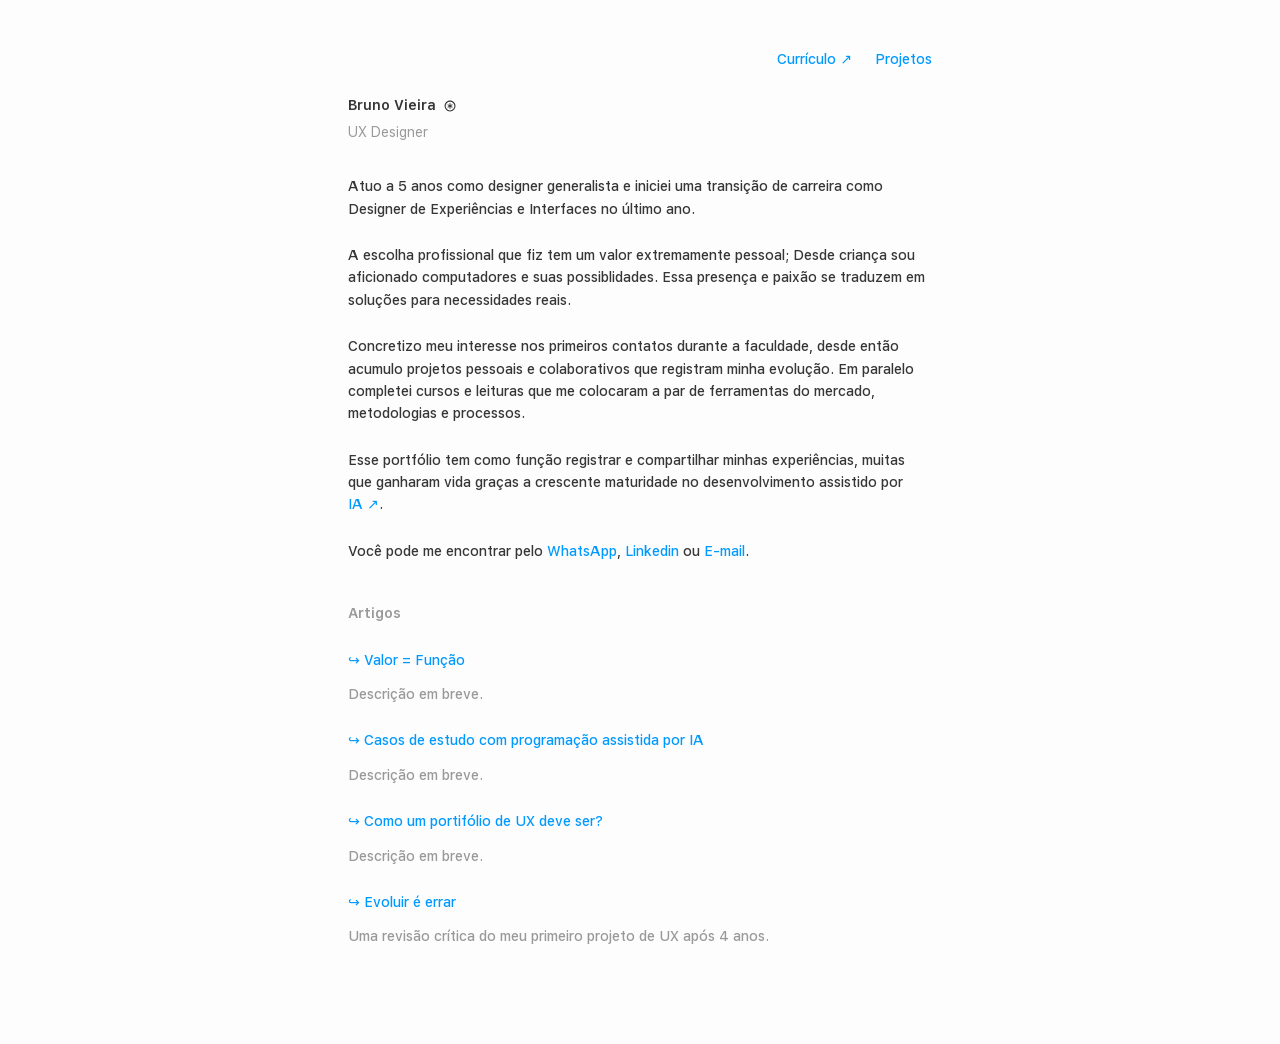
==== commit 30e8450a: "Aplica layout de menu no topo, cascata global e nova bio do index. Fecha as tarefas 8–11 da branch n" ====
--- a/index.html
+++ b/index.html
@@ -35,18 +35,10 @@
 
     <section class="cascade cascade--2">
       <div class="bio">
-        <p>Atuo há 5 anos em múltiplos papéis no ecossistema de design. Entendo minha prática e evolução profissional como reflexo de uma criança aficionada por tecnologia, atrás dos por quês e como tudo funcionava. Essa presença e paixão se traduzem em soluções para necessidades reais.</p>
-        <div class="reveal reveal--text">
-          <span class="reveal__toggle-wrap">
-            <button type="button" class="reveal__toggle">Saiba mais ↘</button>
-          </span>
-          <div class="reveal__more">
-            <div class="reveal__inner">
-              <p>Durante minha formação, me identifiquei com matérias e projetos das áreas de interfaces e experiência e, por consequência, acumulo projetos pessoais e colaborativos que registram minha evolução. Em paralelo, completei cursos e materiais que me nortearam a respeito de ferramentas do mercado, metodologias e processos.</p>
-              <p>Parte do que está materializado nesse site é fruto de um processo de exploração que venho desenvolvendo no último semestre, integrando processos e ferramentas de programação assistidos por IA (trabalho em detalhes o tópico <a href="artigo-casos-estudo-ia.html">nesse artigo</a>). Diante do cenário de transformação que nos encontramos, vejo a necessidade constante de me atualizar e trabalhar as novas possibilidades que essa tecnologia permite ao processo de design. O grande diferencial fica na criticidade e orientação do processo, considerando que nunca foi tão fácil programar e executar código.</p>
-            </div>
-          </div>
-        </div>
+        <p>Atuo a 5 anos como designer generalista e iniciei uma transição de carreira como Designer de Experiências e Interfaces no último ano.</p>
+        <p>A escolha profissional que fiz tem um valor extremamente pessoal; Desde criança sou aficionado computadores e suas possiblidades. Essa presença e paixão se traduzem em soluções para necessidades reais.</p>
+        <p>Concretizo meu interesse nos primeiros contatos durante a faculdade, desde então acumulo projetos pessoais e colaborativos que registram minha evolução. Em paralelo completei cursos e leituras que me colocaram a par de ferramentas do mercado, metodologias e processos.</p>
+        <p>Esse portfólio tem como função registrar e compartilhar minhas experiências, muitas que ganharam vida graças a crescente maturidade no desenvolvimento assistido por <a href="artigo-casos-estudo-ia.html">IA ↗</a>.</p>
         <p>Você pode me encontrar pelo <a href="https://wa.me/55017981207066" target="_blank" rel="noopener">WhatsApp</a>, <a href="https://www.linkedin.com/in/brvnovn/" target="_blank" rel="noopener">Linkedin</a> ou <a href="mailto:uxbrunov@gmail.com">E-mail</a>.</p>
       </div>
     </section>
@@ -85,7 +77,6 @@
   </main>
 
   <script src="js/copiar-email.js" defer></script>
-  <script src="js/reveal.js" defer></script>
   <script src="js/article-preview.js" defer></script>
   <script src="js/text-scale.js" defer></script>
 </body>
--- a/css/tokens.css
+++ b/css/tokens.css
@@ -11,11 +11,10 @@
 :root {
   /* cores (RGB exatos amostrados; sao provavelmente preto em varias opacidades
      sobre o fundo, mas fixamos como hex resultante) */
-  /* branch teste-fundo-linha-sombra: fundo cinza amostrado da referencia
-     (#f3f3f3), no lugar do quase-branco #fdfdfc. Com o fundo cinza o card
+  /* branch novembro: fundo #fdfdfd. Com o fundo cinza o card
      precisa de uma cor propria de superficie para se destacar dele — dai
      --color-surface. */
-  --color-bg: #f3f3f3;
+  --color-bg: #fdfdfd;
   --color-surface: #ffffff;   /* superficie elevada: card do Acervo */
   --color-ink: #363636;       /* texto principal */
   --color-ink-muted: #999999;  /* texto secundario / meta */
@@ -37,11 +36,6 @@
 
   /* coluna principal — medido, identico nas 3 telas */
   --main-width: 584px;       /* 583.5px medido */
-  --main-top: 88px;          /* 132px medidos, reduzidos em 1/3 a pedido; segue multiplo de 4 */
-
-  /* aside — alinhado ao mesmo --main-top; borda esquerda fica a --aside-gap
-     do lado esquerdo do .main (nao do viewport) */
-  --aside-gap: 236px;
 
   /* nao medido com precisao de pixel (elementos vazios/placeholder no mock);
      valores razoaveis, ajustar depois se necessario */
--- a/css/layout.css
+++ b/css/layout.css
@@ -1,16 +1,14 @@
 /*
-Regra de layout (refs/instrucoes_portifolio.md):
-- .main fica SEMPRE centralizado na janela, largura fixa (nao reflui).
-- .aside-menu fica SEMPRE a mesma distancia horizontal de .main (nao do
-  viewport) — os dois se movem juntos ao redimensionar, mas quem centraliza
-  e o .main sozinho, nao o par main+aside.
+Regra de layout (branch novembro, tarefa 10):
+- .aside-menu fica SEMPRE acima da coluna, alinhado a largura do .main
+  (menu no topo = padrao em todo desktop; mobile <=640px reempilha).
+- .main fica SEMPRE centralizado na janela, largura fixa (nao reflui) ate
+  o breakpoint mobile.
 - .aside-menu traz so navegacao (Inicio/Curriculo/Galeria) + switch de texto;
   nome/cargo ficam no topo do .main (index/curriculo) ou como
   .article-header (artigos). Contato vive no fim da bio do index.
-
-Por isso .aside-menu e posicionado com `position: absolute`, calculado a
-partir do mesmo centro (50%) que centraliza o .main, em vez de flexbox (que
-centralizaria o par como grupo, o que estaria errado).
+- Quando "↩ Inicio" esta presente, fica a esquerda da faixa; o restante
+  dos itens agrupa a direita (ver style.css).
 */
 
 body {
@@ -23,7 +21,7 @@
 .main {
   width: var(--main-width);
   margin-inline: auto;
-  padding-top: var(--main-top);
+  padding-top: 24px;
   padding-bottom: 96px;
 }
 
@@ -38,15 +36,27 @@
 }
 
 .aside-menu {
-  position: absolute;
-  top: var(--main-top);
-  left: calc(50% - (var(--main-width) / 2) - var(--aside-gap));
+  position: static;
+  margin-inline: max(24px, calc(50% - var(--main-width) / 2));
+  width: var(--main-width);
+  padding-top: 48px;
+  display: flex;
+  flex-direction: row;
+  align-items: flex-start;
+  justify-content: flex-end;
+  gap: 24px;
 }
 
 .aside-menu ul {
   display: flex;
-  flex-direction: column;
-  gap: 16px;
+  flex-direction: row;
+  flex-wrap: wrap;
+  justify-content: flex-end;
+  gap: 8px 24px;
+  margin-top: 0;
+  /* largura total da coluna: sem isso o margin-right:auto do Inicio
+     nao tem espaco livre e o link fica colado ao restante do menu */
+  width: 100%;
 }
 
 .aside-menu a {
--- a/css/style.css
+++ b/css/style.css
@@ -8,14 +8,11 @@
   hyphens: none;
 }
 
-/* Menu lateral: so navegacao + switch de texto (perfil e contato sairam). */
-.aside-menu {
-  display: flex;
-  flex-direction: column;
-}
-
-.aside-menu ul {
-  align-self: flex-start;
+/* Menu no topo: so navegacao + switch de texto (perfil e contato sairam).
+   "↩ Inicio" (quando existe) fica segregado a esquerda da coluna; o
+   restante do menu agrupa a direita (ul em width:100% no layout.css). */
+.aside-menu li:has(> a[href="index.html"]) {
+  margin-right: auto;
 }
 
 /* Marca ao final do nome — mesmo simbolo do favicon, mas inline (nao <img
@@ -853,6 +850,14 @@
      video+diagrama, ~280px): sem isso a quebra deixa uma linha longa e uma
      curta, em vez de um bloco proporcional. */
   text-wrap: balance;
+}
+
+/* Frase de teste de rodape (tarefa 9): antes do "Leia mais:", mesma cor e
+   tamanho da legenda sob imagens, peso do corpo, alinhada a esquerda. */
+.article-footer-note {
+  font-size: var(--text-meta);
+  font-weight: 500;
+  color: var(--color-ink-muted);
 }
 
 /* Citacao / destaque. O fio de 1px e o mesmo dos outros contornos da
@@ -1609,51 +1614,10 @@
 }
 
 /* =====================================================================
-   Menu empilhado (~1245px)
-   O menu e a coluna andam juntos com o centro da janela: o espaco a
-   ESQUERDA do menu (borda da janela -> menu) e W/2 - 528px e varia com a
-   janela; o da DIREITA (menu -> coluna) e ~95px fixos. Eles se igualam em
-   W = 1528 - 2*(largura do menu ~141px) ~ 1245px. Abaixo disso o espaco
-   esquerdo fica menor que o direito: o menu sai da lateral e vira um
-   cabecalho acima da coluna, que segue fixa (584px) e centralizada ate o
-   mobile. Sem perfil no aside, os links ocupam a faixa do cabecalho
-   alinhados a direita da coluna; so o mobile completo (<=640px) reempilha.
-   Bloco isolado: acima de 1245px o desktop segue identico.
-   ===================================================================== */
-@media (max-width: 1245px) {
-  .aside-menu {
-    position: static;
-    /* alinha o menu a borda esquerda da coluna centralizada; quando a coluna
-       vira fluida (<=640px) o max() cai para os 24px de padding do .main */
-    margin-inline: max(24px, calc(50% - var(--main-width) / 2));
-    width: var(--main-width);
-    padding-top: 48px;
-    display: flex;
-    flex-direction: row;
-    align-items: flex-start;
-    justify-content: flex-end;
-    gap: 24px;
-  }
-
-  .aside-menu ul {
-    flex-direction: row;
-    flex-wrap: wrap;
-    justify-content: flex-end;
-    gap: 8px 24px;
-    margin-top: 0;
-  }
-
-  /* o cabecalho ja da o respiro do topo; a coluna encosta logo abaixo dele */
-  .main {
-    padding-top: 24px;
-  }
-}
-
-/* =====================================================================
    Mobile (<=640px)
    Abaixo de 640px nem a coluna cabe fixa: ela vira fluida e ocupa a largura
-   util da tela. O menu (ja empilhado desde 1245px) apenas realinha ao
-   padding da coluna.
+   util da tela. O menu (ja no topo em todo desktop) apenas reempilha e
+   realinha ao padding da coluna.
    ===================================================================== */
 @media (max-width: 640px) {
   :root {
